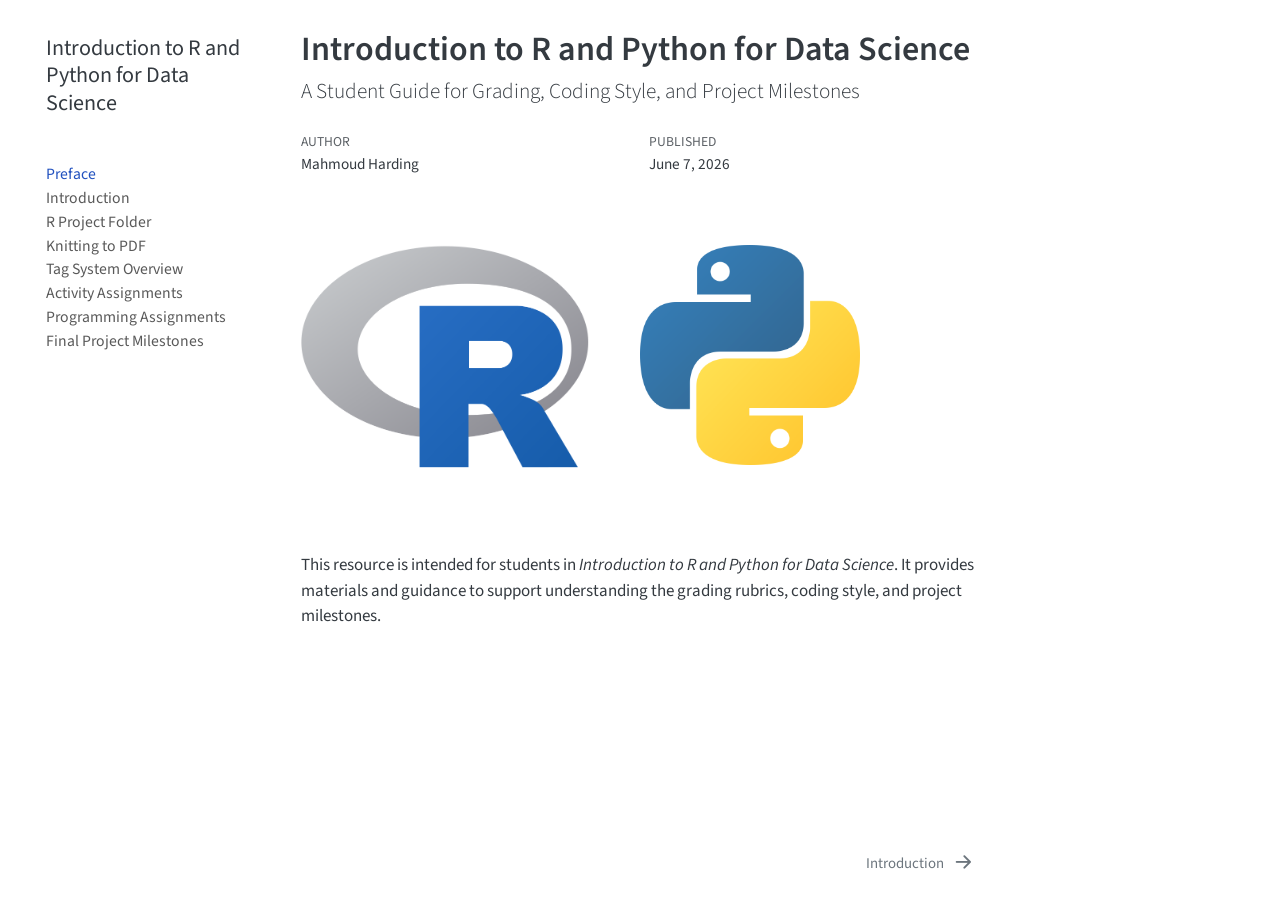
==== docs/index.html @ 4220cda1 "Initial commit" ====
<!DOCTYPE html>
<html xmlns="http://www.w3.org/1999/xhtml" lang="en" xml:lang="en"><head>

<meta charset="utf-8">
<meta name="generator" content="quarto-1.6.42">

<meta name="viewport" content="width=device-width, initial-scale=1.0, user-scalable=yes">

<meta name="author" content="Mahmoud Harding">
<meta name="dcterms.date" content="2026-06-07">

<title>Introduction to R and Python for Data Science</title>
<style>
code{white-space: pre-wrap;}
span.smallcaps{font-variant: small-caps;}
div.columns{display: flex; gap: min(4vw, 1.5em);}
div.column{flex: auto; overflow-x: auto;}
div.hanging-indent{margin-left: 1.5em; text-indent: -1.5em;}
ul.task-list{list-style: none;}
ul.task-list li input[type="checkbox"] {
  width: 0.8em;
  margin: 0 0.8em 0.2em -1em; /* quarto-specific, see https://github.com/quarto-dev/quarto-cli/issues/4556 */ 
  vertical-align: middle;
}
</style>


<script src="site_libs/quarto-nav/quarto-nav.js"></script>
<script src="site_libs/quarto-nav/headroom.min.js"></script>
<script src="site_libs/clipboard/clipboard.min.js"></script>
<script src="site_libs/quarto-search/autocomplete.umd.js"></script>
<script src="site_libs/quarto-search/fuse.min.js"></script>
<script src="site_libs/quarto-search/quarto-search.js"></script>
<meta name="quarto:offset" content="./">
<link href="./intro.html" rel="next">
<script src="site_libs/quarto-html/quarto.js"></script>
<script src="site_libs/quarto-html/popper.min.js"></script>
<script src="site_libs/quarto-html/tippy.umd.min.js"></script>
<script src="site_libs/quarto-html/anchor.min.js"></script>
<link href="site_libs/quarto-html/tippy.css" rel="stylesheet">
<link href="site_libs/quarto-html/quarto-syntax-highlighting-2f5df379a58b258e96c21c0638c20c03.css" rel="stylesheet" id="quarto-text-highlighting-styles">
<script src="site_libs/bootstrap/bootstrap.min.js"></script>
<link href="site_libs/bootstrap/bootstrap-icons.css" rel="stylesheet">
<link href="site_libs/bootstrap/bootstrap-626149efe8f5d16e1d391ba177679bf0.min.css" rel="stylesheet" append-hash="true" id="quarto-bootstrap" data-mode="light">
<script id="quarto-search-options" type="application/json">{
  "location": "sidebar",
  "copy-button": false,
  "collapse-after": 3,
  "panel-placement": "start",
  "type": "textbox",
  "limit": 50,
  "keyboard-shortcut": [
    "f",
    "/",
    "s"
  ],
  "show-item-context": false,
  "language": {
    "search-no-results-text": "No results",
    "search-matching-documents-text": "matching documents",
    "search-copy-link-title": "Copy link to search",
    "search-hide-matches-text": "Hide additional matches",
    "search-more-match-text": "more match in this document",
    "search-more-matches-text": "more matches in this document",
    "search-clear-button-title": "Clear",
    "search-text-placeholder": "",
    "search-detached-cancel-button-title": "Cancel",
    "search-submit-button-title": "Submit",
    "search-label": "Search"
  }
}</script>


<link rel="stylesheet" href="styles.css">
</head>

<body class="nav-sidebar floating">

<div id="quarto-search-results"></div>
  <header id="quarto-header" class="headroom fixed-top">
  <nav class="quarto-secondary-nav">
    <div class="container-fluid d-flex">
      <button type="button" class="quarto-btn-toggle btn" data-bs-toggle="collapse" role="button" data-bs-target=".quarto-sidebar-collapse-item" aria-controls="quarto-sidebar" aria-expanded="false" aria-label="Toggle sidebar navigation" onclick="if (window.quartoToggleHeadroom) { window.quartoToggleHeadroom(); }">
        <i class="bi bi-layout-text-sidebar-reverse"></i>
      </button>
        <nav class="quarto-page-breadcrumbs" aria-label="breadcrumb"><ol class="breadcrumb"><li class="breadcrumb-item"><a href="./index.html"><span class="chapter-title">Preface</span></a></li></ol></nav>
        <a class="flex-grow-1" role="navigation" data-bs-toggle="collapse" data-bs-target=".quarto-sidebar-collapse-item" aria-controls="quarto-sidebar" aria-expanded="false" aria-label="Toggle sidebar navigation" onclick="if (window.quartoToggleHeadroom) { window.quartoToggleHeadroom(); }">      
        </a>
      <button type="button" class="btn quarto-search-button" aria-label="Search" onclick="window.quartoOpenSearch();">
        <i class="bi bi-search"></i>
      </button>
    </div>
  </nav>
</header>
<!-- content -->
<div id="quarto-content" class="quarto-container page-columns page-rows-contents page-layout-article">
<!-- sidebar -->
  <nav id="quarto-sidebar" class="sidebar collapse collapse-horizontal quarto-sidebar-collapse-item sidebar-navigation floating overflow-auto">
    <div class="pt-lg-2 mt-2 text-left sidebar-header">
    <div class="sidebar-title mb-0 py-0">
      <a href="./">Introduction to R and Python for Data Science</a> 
    </div>
      </div>
        <div class="mt-2 flex-shrink-0 align-items-center">
        <div class="sidebar-search">
        <div id="quarto-search" class="" title="Search"></div>
        </div>
        </div>
    <div class="sidebar-menu-container"> 
    <ul class="list-unstyled mt-1">
        <li class="sidebar-item">
  <div class="sidebar-item-container"> 
  <a href="./index.html" class="sidebar-item-text sidebar-link active"><span class="chapter-title">Preface</span></a>
  </div>
</li>
        <li class="sidebar-item">
  <div class="sidebar-item-container"> 
  <a href="./intro.html" class="sidebar-item-text sidebar-link"><span class="chapter-title">Introduction</span></a>
  </div>
</li>
        <li class="sidebar-item">
  <div class="sidebar-item-container"> 
  <a href="./rproj.html" class="sidebar-item-text sidebar-link"><span class="chapter-title">R Project Folder</span></a>
  </div>
</li>
        <li class="sidebar-item">
  <div class="sidebar-item-container"> 
  <a href="./knitting.html" class="sidebar-item-text sidebar-link"><span class="chapter-title">Knitting to PDF</span></a>
  </div>
</li>
        <li class="sidebar-item">
  <div class="sidebar-item-container"> 
  <a href="./tags.html" class="sidebar-item-text sidebar-link"><span class="chapter-title">Tag System Overview</span></a>
  </div>
</li>
        <li class="sidebar-item">
  <div class="sidebar-item-container"> 
  <a href="./moodle.html" class="sidebar-item-text sidebar-link"><span class="chapter-title">Activity Assignments</span></a>
  </div>
</li>
        <li class="sidebar-item">
  <div class="sidebar-item-container"> 
  <a href="./programming.html" class="sidebar-item-text sidebar-link"><span class="chapter-title">Programming Assignments</span></a>
  </div>
</li>
        <li class="sidebar-item">
  <div class="sidebar-item-container"> 
  <a href="./milestones.html" class="sidebar-item-text sidebar-link"><span class="chapter-title">Final Project Milestones</span></a>
  </div>
</li>
    </ul>
    </div>
</nav>
<div id="quarto-sidebar-glass" class="quarto-sidebar-collapse-item" data-bs-toggle="collapse" data-bs-target=".quarto-sidebar-collapse-item"></div>
<!-- margin-sidebar -->
    <div id="quarto-margin-sidebar" class="sidebar margin-sidebar zindex-bottom">
        
    </div>
<!-- main -->
<main class="content" id="quarto-document-content">

<header id="title-block-header" class="quarto-title-block default">
<div class="quarto-title">
<h1 class="title">Introduction to R and Python for Data Science</h1>
<p class="subtitle lead">A Student Guide for Grading, Coding Style, and Project Milestones</p>
</div>



<div class="quarto-title-meta">

    <div>
    <div class="quarto-title-meta-heading">Author</div>
    <div class="quarto-title-meta-contents">
             <p>Mahmoud Harding </p>
          </div>
  </div>
    
    <div>
    <div class="quarto-title-meta-heading">Published</div>
    <div class="quarto-title-meta-contents">
      <p class="date">June 7, 2026</p>
    </div>
  </div>
  
    
  </div>
  


</header>


<div class="image-row">
<div class="columns">
<div class="column" style="width:50%;">
<p><img src="images/r-logo.png" class="img-fluid" style="width:85.0%"></p>
</div><div class="column" style="width:50%;">
<p><img src="images/python-logo.png" class="img-fluid" style="width:65.0%"></p>
</div>
</div>
</div>
<p>This resource is intended for students in <em>Introduction to R and Python for Data Science</em>. It provides materials and guidance to support understanding the grading rubrics, coding style, and project milestones.</p>



</main> <!-- /main -->
<script id="quarto-html-after-body" type="application/javascript">
window.document.addEventListener("DOMContentLoaded", function (event) {
  const toggleBodyColorMode = (bsSheetEl) => {
    const mode = bsSheetEl.getAttribute("data-mode");
    const bodyEl = window.document.querySelector("body");
    if (mode === "dark") {
      bodyEl.classList.add("quarto-dark");
      bodyEl.classList.remove("quarto-light");
    } else {
      bodyEl.classList.add("quarto-light");
      bodyEl.classList.remove("quarto-dark");
    }
  }
  const toggleBodyColorPrimary = () => {
    const bsSheetEl = window.document.querySelector("link#quarto-bootstrap");
    if (bsSheetEl) {
      toggleBodyColorMode(bsSheetEl);
    }
  }
  toggleBodyColorPrimary();  
  const icon = "";
  const anchorJS = new window.AnchorJS();
  anchorJS.options = {
    placement: 'right',
    icon: icon
  };
  anchorJS.add('.anchored');
  const isCodeAnnotation = (el) => {
    for (const clz of el.classList) {
      if (clz.startsWith('code-annotation-')) {                     
        return true;
      }
    }
    return false;
  }
  const onCopySuccess = function(e) {
    // button target
    const button = e.trigger;
    // don't keep focus
    button.blur();
    // flash "checked"
    button.classList.add('code-copy-button-checked');
    var currentTitle = button.getAttribute("title");
    button.setAttribute("title", "Copied!");
    let tooltip;
    if (window.bootstrap) {
      button.setAttribute("data-bs-toggle", "tooltip");
      button.setAttribute("data-bs-placement", "left");
      button.setAttribute("data-bs-title", "Copied!");
      tooltip = new bootstrap.Tooltip(button, 
        { trigger: "manual", 
          customClass: "code-copy-button-tooltip",
          offset: [0, -8]});
      tooltip.show();    
    }
    setTimeout(function() {
      if (tooltip) {
        tooltip.hide();
        button.removeAttribute("data-bs-title");
        button.removeAttribute("data-bs-toggle");
        button.removeAttribute("data-bs-placement");
      }
      button.setAttribute("title", currentTitle);
      button.classList.remove('code-copy-button-checked');
    }, 1000);
    // clear code selection
    e.clearSelection();
  }
  const getTextToCopy = function(trigger) {
      const codeEl = trigger.previousElementSibling.cloneNode(true);
      for (const childEl of codeEl.children) {
        if (isCodeAnnotation(childEl)) {
          childEl.remove();
        }
      }
      return codeEl.innerText;
  }
  const clipboard = new window.ClipboardJS('.code-copy-button:not([data-in-quarto-modal])', {
    text: getTextToCopy
  });
  clipboard.on('success', onCopySuccess);
  if (window.document.getElementById('quarto-embedded-source-code-modal')) {
    const clipboardModal = new window.ClipboardJS('.code-copy-button[data-in-quarto-modal]', {
      text: getTextToCopy,
      container: window.document.getElementById('quarto-embedded-source-code-modal')
    });
    clipboardModal.on('success', onCopySuccess);
  }
    var localhostRegex = new RegExp(/^(?:http|https):\/\/localhost\:?[0-9]*\//);
    var mailtoRegex = new RegExp(/^mailto:/);
      var filterRegex = new RegExp('/' + window.location.host + '/');
    var isInternal = (href) => {
        return filterRegex.test(href) || localhostRegex.test(href) || mailtoRegex.test(href);
    }
    // Inspect non-navigation links and adorn them if external
 	var links = window.document.querySelectorAll('a[href]:not(.nav-link):not(.navbar-brand):not(.toc-action):not(.sidebar-link):not(.sidebar-item-toggle):not(.pagination-link):not(.no-external):not([aria-hidden]):not(.dropdown-item):not(.quarto-navigation-tool):not(.about-link)');
    for (var i=0; i<links.length; i++) {
      const link = links[i];
      if (!isInternal(link.href)) {
        // undo the damage that might have been done by quarto-nav.js in the case of
        // links that we want to consider external
        if (link.dataset.originalHref !== undefined) {
          link.href = link.dataset.originalHref;
        }
      }
    }
  function tippyHover(el, contentFn, onTriggerFn, onUntriggerFn) {
    const config = {
      allowHTML: true,
      maxWidth: 500,
      delay: 100,
      arrow: false,
      appendTo: function(el) {
          return el.parentElement;
      },
      interactive: true,
      interactiveBorder: 10,
      theme: 'quarto',
      placement: 'bottom-start',
    };
    if (contentFn) {
      config.content = contentFn;
    }
    if (onTriggerFn) {
      config.onTrigger = onTriggerFn;
    }
    if (onUntriggerFn) {
      config.onUntrigger = onUntriggerFn;
    }
    window.tippy(el, config); 
  }
  const noterefs = window.document.querySelectorAll('a[role="doc-noteref"]');
  for (var i=0; i<noterefs.length; i++) {
    const ref = noterefs[i];
    tippyHover(ref, function() {
      // use id or data attribute instead here
      let href = ref.getAttribute('data-footnote-href') || ref.getAttribute('href');
      try { href = new URL(href).hash; } catch {}
      const id = href.replace(/^#\/?/, "");
      const note = window.document.getElementById(id);
      if (note) {
        return note.innerHTML;
      } else {
        return "";
      }
    });
  }
  const xrefs = window.document.querySelectorAll('a.quarto-xref');
  const processXRef = (id, note) => {
    // Strip column container classes
    const stripColumnClz = (el) => {
      el.classList.remove("page-full", "page-columns");
      if (el.children) {
        for (const child of el.children) {
          stripColumnClz(child);
        }
      }
    }
    stripColumnClz(note)
    if (id === null || id.startsWith('sec-')) {
      // Special case sections, only their first couple elements
      const container = document.createElement("div");
      if (note.children && note.children.length > 2) {
        container.appendChild(note.children[0].cloneNode(true));
        for (let i = 1; i < note.children.length; i++) {
          const child = note.children[i];
          if (child.tagName === "P" && child.innerText === "") {
            continue;
          } else {
            container.appendChild(child.cloneNode(true));
            break;
          }
        }
        if (window.Quarto?.typesetMath) {
          window.Quarto.typesetMath(container);
        }
        return container.innerHTML
      } else {
        if (window.Quarto?.typesetMath) {
          window.Quarto.typesetMath(note);
        }
        return note.innerHTML;
      }
    } else {
      // Remove any anchor links if they are present
      const anchorLink = note.querySelector('a.anchorjs-link');
      if (anchorLink) {
        anchorLink.remove();
      }
      if (window.Quarto?.typesetMath) {
        window.Quarto.typesetMath(note);
      }
      if (note.classList.contains("callout")) {
        return note.outerHTML;
      } else {
        return note.innerHTML;
      }
    }
  }
  for (var i=0; i<xrefs.length; i++) {
    const xref = xrefs[i];
    tippyHover(xref, undefined, function(instance) {
      instance.disable();
      let url = xref.getAttribute('href');
      let hash = undefined; 
      if (url.startsWith('#')) {
        hash = url;
      } else {
        try { hash = new URL(url).hash; } catch {}
      }
      if (hash) {
        const id = hash.replace(/^#\/?/, "");
        const note = window.document.getElementById(id);
        if (note !== null) {
          try {
            const html = processXRef(id, note.cloneNode(true));
            instance.setContent(html);
          } finally {
            instance.enable();
            instance.show();
          }
        } else {
          // See if we can fetch this
          fetch(url.split('#')[0])
          .then(res => res.text())
          .then(html => {
            const parser = new DOMParser();
            const htmlDoc = parser.parseFromString(html, "text/html");
            const note = htmlDoc.getElementById(id);
            if (note !== null) {
              const html = processXRef(id, note);
              instance.setContent(html);
            } 
          }).finally(() => {
            instance.enable();
            instance.show();
          });
        }
      } else {
        // See if we can fetch a full url (with no hash to target)
        // This is a special case and we should probably do some content thinning / targeting
        fetch(url)
        .then(res => res.text())
        .then(html => {
          const parser = new DOMParser();
          const htmlDoc = parser.parseFromString(html, "text/html");
          const note = htmlDoc.querySelector('main.content');
          if (note !== null) {
            // This should only happen for chapter cross references
            // (since there is no id in the URL)
            // remove the first header
            if (note.children.length > 0 && note.children[0].tagName === "HEADER") {
              note.children[0].remove();
            }
            const html = processXRef(null, note);
            instance.setContent(html);
          } 
        }).finally(() => {
          instance.enable();
          instance.show();
        });
      }
    }, function(instance) {
    });
  }
      let selectedAnnoteEl;
      const selectorForAnnotation = ( cell, annotation) => {
        let cellAttr = 'data-code-cell="' + cell + '"';
        let lineAttr = 'data-code-annotation="' +  annotation + '"';
        const selector = 'span[' + cellAttr + '][' + lineAttr + ']';
        return selector;
      }
      const selectCodeLines = (annoteEl) => {
        const doc = window.document;
        const targetCell = annoteEl.getAttribute("data-target-cell");
        const targetAnnotation = annoteEl.getAttribute("data-target-annotation");
        const annoteSpan = window.document.querySelector(selectorForAnnotation(targetCell, targetAnnotation));
        const lines = annoteSpan.getAttribute("data-code-lines").split(",");
        const lineIds = lines.map((line) => {
          return targetCell + "-" + line;
        })
        let top = null;
        let height = null;
        let parent = null;
        if (lineIds.length > 0) {
            //compute the position of the single el (top and bottom and make a div)
            const el = window.document.getElementById(lineIds[0]);
            top = el.offsetTop;
            height = el.offsetHeight;
            parent = el.parentElement.parentElement;
          if (lineIds.length > 1) {
            const lastEl = window.document.getElementById(lineIds[lineIds.length - 1]);
            const bottom = lastEl.offsetTop + lastEl.offsetHeight;
            height = bottom - top;
          }
          if (top !== null && height !== null && parent !== null) {
            // cook up a div (if necessary) and position it 
            let div = window.document.getElementById("code-annotation-line-highlight");
            if (div === null) {
              div = window.document.createElement("div");
              div.setAttribute("id", "code-annotation-line-highlight");
              div.style.position = 'absolute';
              parent.appendChild(div);
            }
            div.style.top = top - 2 + "px";
            div.style.height = height + 4 + "px";
            div.style.left = 0;
            let gutterDiv = window.document.getElementById("code-annotation-line-highlight-gutter");
            if (gutterDiv === null) {
              gutterDiv = window.document.createElement("div");
              gutterDiv.setAttribute("id", "code-annotation-line-highlight-gutter");
              gutterDiv.style.position = 'absolute';
              const codeCell = window.document.getElementById(targetCell);
              const gutter = codeCell.querySelector('.code-annotation-gutter');
              gutter.appendChild(gutterDiv);
            }
            gutterDiv.style.top = top - 2 + "px";
            gutterDiv.style.height = height + 4 + "px";
          }
          selectedAnnoteEl = annoteEl;
        }
      };
      const unselectCodeLines = () => {
        const elementsIds = ["code-annotation-line-highlight", "code-annotation-line-highlight-gutter"];
        elementsIds.forEach((elId) => {
          const div = window.document.getElementById(elId);
          if (div) {
            div.remove();
          }
        });
        selectedAnnoteEl = undefined;
      };
        // Handle positioning of the toggle
    window.addEventListener(
      "resize",
      throttle(() => {
        elRect = undefined;
        if (selectedAnnoteEl) {
          selectCodeLines(selectedAnnoteEl);
        }
      }, 10)
    );
    function throttle(fn, ms) {
    let throttle = false;
    let timer;
      return (...args) => {
        if(!throttle) { // first call gets through
            fn.apply(this, args);
            throttle = true;
        } else { // all the others get throttled
            if(timer) clearTimeout(timer); // cancel #2
            timer = setTimeout(() => {
              fn.apply(this, args);
              timer = throttle = false;
            }, ms);
        }
      };
    }
      // Attach click handler to the DT
      const annoteDls = window.document.querySelectorAll('dt[data-target-cell]');
      for (const annoteDlNode of annoteDls) {
        annoteDlNode.addEventListener('click', (event) => {
          const clickedEl = event.target;
          if (clickedEl !== selectedAnnoteEl) {
            unselectCodeLines();
            const activeEl = window.document.querySelector('dt[data-target-cell].code-annotation-active');
            if (activeEl) {
              activeEl.classList.remove('code-annotation-active');
            }
            selectCodeLines(clickedEl);
            clickedEl.classList.add('code-annotation-active');
          } else {
            // Unselect the line
            unselectCodeLines();
            clickedEl.classList.remove('code-annotation-active');
          }
        });
      }
  const findCites = (el) => {
    const parentEl = el.parentElement;
    if (parentEl) {
      const cites = parentEl.dataset.cites;
      if (cites) {
        return {
          el,
          cites: cites.split(' ')
        };
      } else {
        return findCites(el.parentElement)
      }
    } else {
      return undefined;
    }
  };
  var bibliorefs = window.document.querySelectorAll('a[role="doc-biblioref"]');
  for (var i=0; i<bibliorefs.length; i++) {
    const ref = bibliorefs[i];
    const citeInfo = findCites(ref);
    if (citeInfo) {
      tippyHover(citeInfo.el, function() {
        var popup = window.document.createElement('div');
        citeInfo.cites.forEach(function(cite) {
          var citeDiv = window.document.createElement('div');
          citeDiv.classList.add('hanging-indent');
          citeDiv.classList.add('csl-entry');
          var biblioDiv = window.document.getElementById('ref-' + cite);
          if (biblioDiv) {
            citeDiv.innerHTML = biblioDiv.innerHTML;
          }
          popup.appendChild(citeDiv);
        });
        return popup.innerHTML;
      });
    }
  }
});
</script>
<nav class="page-navigation">
  <div class="nav-page nav-page-previous">
  </div>
  <div class="nav-page nav-page-next">
      <a href="./intro.html" class="pagination-link" aria-label="Introduction">
        <span class="nav-page-text"><span class="chapter-title">Introduction</span></span> <i class="bi bi-arrow-right-short"></i>
      </a>
  </div>
</nav>
</div> <!-- /content -->




</body></html>
---- docs/site_libs/quarto-html/tippy.css ----
.tippy-box[data-animation=fade][data-state=hidden]{opacity:0}[data-tippy-root]{max-width:calc(100vw - 10px)}.tippy-box{position:relative;background-color:#333;color:#fff;border-radius:4px;font-size:14px;line-height:1.4;white-space:normal;outline:0;transition-property:transform,visibility,opacity}.tippy-box[data-placement^=top]>.tippy-arrow{bottom:0}.tippy-box[data-placement^=top]>.tippy-arrow:before{bottom:-7px;left:0;border-width:8px 8px 0;border-top-color:initial;transform-origin:center top}.tippy-box[data-placement^=bottom]>.tippy-arrow{top:0}.tippy-box[data-placement^=bottom]>.tippy-arrow:before{top:-7px;left:0;border-width:0 8px 8px;border-bottom-color:initial;transform-origin:center bottom}.tippy-box[data-placement^=left]>.tippy-arrow{right:0}.tippy-box[data-placement^=left]>.tippy-arrow:before{border-width:8px 0 8px 8px;border-left-color:initial;right:-7px;transform-origin:center left}.tippy-box[data-placement^=right]>.tippy-arrow{left:0}.tippy-box[data-placement^=right]>.tippy-arrow:before{left:-7px;border-width:8px 8px 8px 0;border-right-color:initial;transform-origin:center right}.tippy-box[data-inertia][data-state=visible]{transition-timing-function:cubic-bezier(.54,1.5,.38,1.11)}.tippy-arrow{width:16px;height:16px;color:#333}.tippy-arrow:before{content:"";position:absolute;border-color:transparent;border-style:solid}.tippy-content{position:relative;padding:5px 9px;z-index:1}
---- docs/site_libs/quarto-html/quarto-syntax-highlighting-2f5df379a58b258e96c21c0638c20c03.css ----
/* quarto syntax highlight colors */
:root {
  --quarto-hl-ot-color: #003B4F;
  --quarto-hl-at-color: #657422;
  --quarto-hl-ss-color: #20794D;
  --quarto-hl-an-color: #5E5E5E;
  --quarto-hl-fu-color: #4758AB;
  --quarto-hl-st-color: #20794D;
  --quarto-hl-cf-color: #003B4F;
  --quarto-hl-op-color: #5E5E5E;
  --quarto-hl-er-color: #AD0000;
  --quarto-hl-bn-color: #AD0000;
  --quarto-hl-al-color: #AD0000;
  --quarto-hl-va-color: #111111;
  --quarto-hl-bu-color: inherit;
  --quarto-hl-ex-color: inherit;
  --quarto-hl-pp-color: #AD0000;
  --quarto-hl-in-color: #5E5E5E;
  --quarto-hl-vs-color: #20794D;
  --quarto-hl-wa-color: #5E5E5E;
  --quarto-hl-do-color: #5E5E5E;
  --quarto-hl-im-color: #00769E;
  --quarto-hl-ch-color: #20794D;
  --quarto-hl-dt-color: #AD0000;
  --quarto-hl-fl-color: #AD0000;
  --quarto-hl-co-color: #5E5E5E;
  --quarto-hl-cv-color: #5E5E5E;
  --quarto-hl-cn-color: #8f5902;
  --quarto-hl-sc-color: #5E5E5E;
  --quarto-hl-dv-color: #AD0000;
  --quarto-hl-kw-color: #003B4F;
}

/* other quarto variables */
:root {
  --quarto-font-monospace: SFMono-Regular, Menlo, Monaco, Consolas, "Liberation Mono", "Courier New", monospace;
}

pre > code.sourceCode > span {
  color: #003B4F;
}

code span {
  color: #003B4F;
}

code.sourceCode > span {
  color: #003B4F;
}

div.sourceCode,
div.sourceCode pre.sourceCode {
  color: #003B4F;
}

code span.ot {
  color: #003B4F;
  font-style: inherit;
}

code span.at {
  color: #657422;
  font-style: inherit;
}

code span.ss {
  color: #20794D;
  font-style: inherit;
}

code span.an {
  color: #5E5E5E;
  font-style: inherit;
}

code span.fu {
  color: #4758AB;
  font-style: inherit;
}

code span.st {
  color: #20794D;
  font-style: inherit;
}

code span.cf {
  color: #003B4F;
  font-weight: bold;
  font-style: inherit;
}

code span.op {
  color: #5E5E5E;
  font-style: inherit;
}

code span.er {
  color: #AD0000;
  font-style: inherit;
}

code span.bn {
  color: #AD0000;
  font-style: inherit;
}

code span.al {
  color: #AD0000;
  font-style: inherit;
}

code span.va {
  color: #111111;
  font-style: inherit;
}

code span.bu {
  font-style: inherit;
}

code span.ex {
  font-style: inherit;
}

code span.pp {
  color: #AD0000;
  font-style: inherit;
}

code span.in {
  color: #5E5E5E;
  font-style: inherit;
}

code span.vs {
  color: #20794D;
  font-style: inherit;
}

code span.wa {
  color: #5E5E5E;
  font-style: italic;
}

code span.do {
  color: #5E5E5E;
  font-style: italic;
}

code span.im {
  color: #00769E;
  font-style: inherit;
}

code span.ch {
  color: #20794D;
  font-style: inherit;
}

code span.dt {
  color: #AD0000;
  font-style: inherit;
}

code span.fl {
  color: #AD0000;
  font-style: inherit;
}

code span.co {
  color: #5E5E5E;
  font-style: inherit;
}

code span.cv {
  color: #5E5E5E;
  font-style: italic;
}

code span.cn {
  color: #8f5902;
  font-style: inherit;
}

code span.sc {
  color: #5E5E5E;
  font-style: inherit;
}

code span.dv {
  color: #AD0000;
  font-style: inherit;
}

code span.kw {
  color: #003B4F;
  font-weight: bold;
  font-style: inherit;
}

.prevent-inlining {
  content: "</";
}

/*# sourceMappingURL=35eb38a806ee71ea6d2563be2308c832.css.map */
---- docs/styles.css ----
/* Shared styling for bibliography entries */

.csl-entry {
  margin-bottom: 0.75rem;
}

/* Shared styling for images */

.image-row {
  margin-top: 4rem;
  margin-bottom: 4rem;
}

/* Shared styling for code */

pre code {
  white-space: pre-wrap;
  word-break: break-word;
}

/* Shared styling for all rubric tables */

.custom-table {
  width: 100%;
  table-layout: fixed;
  border-collapse: collapse;
  margin-bottom: 2rem;
}

.custom-table thead {
  background-color: #eeeeee;
}

.custom-table th,
.custom-table td {
  padding: 0.5rem;
  text-align: left;
  vertical-align: top;
  overflow-wrap: break-word;
}

h5 {
  margin-top: 1rem;
  margin-bottom: 0.5rem;
}
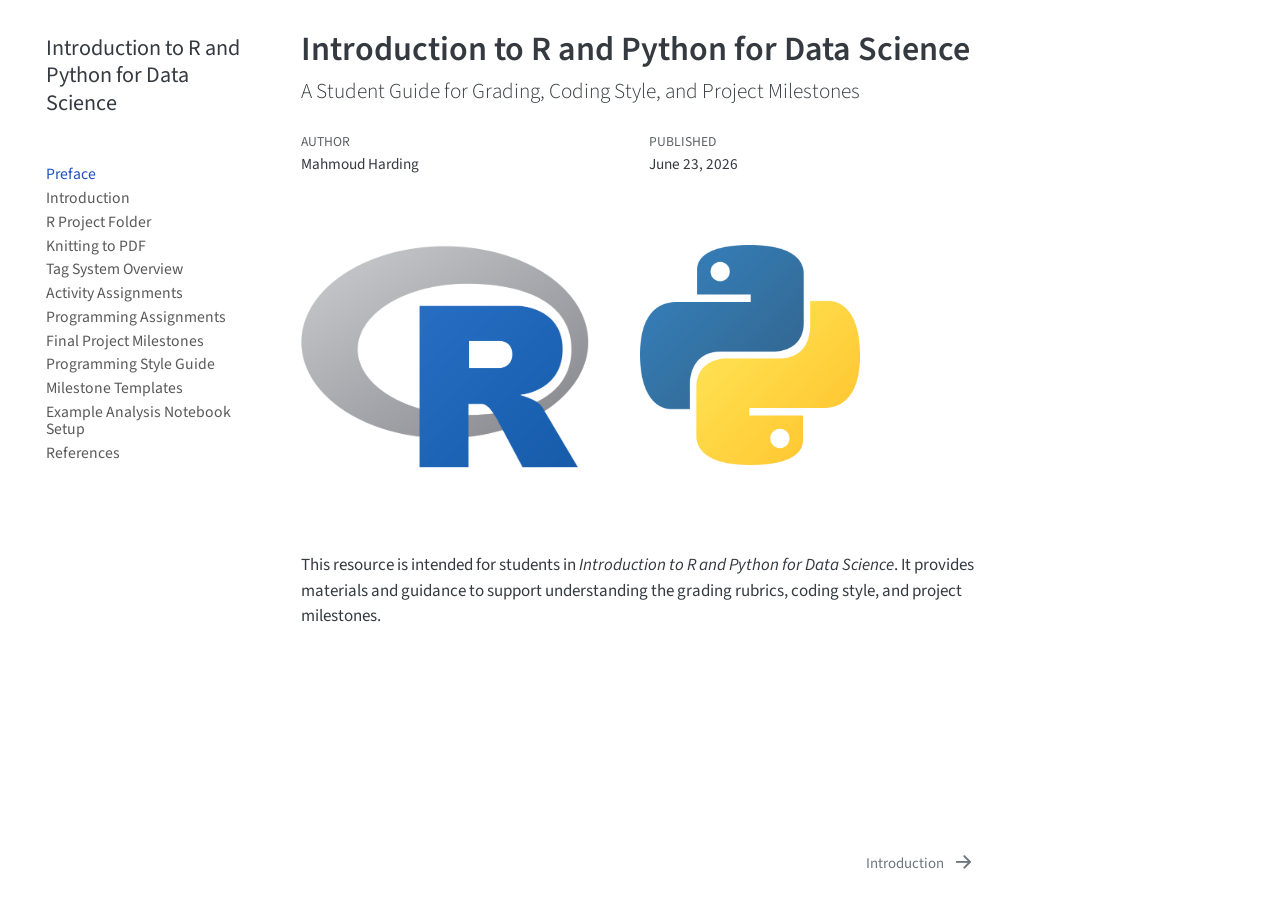
==== commit 2b45df55: "Update Templates" ====
--- a/docs/index.html
+++ b/docs/index.html
@@ -7,7 +7,7 @@
 <meta name="viewport" content="width=device-width, initial-scale=1.0, user-scalable=yes">
 
 <meta name="author" content="Mahmoud Harding">
-<meta name="dcterms.date" content="2026-06-07">
+<meta name="dcterms.date" content="2026-06-23">
 
 <title>Introduction to R and Python for Data Science</title>
 <style>
@@ -148,6 +148,26 @@
   <a href="./milestones.html" class="sidebar-item-text sidebar-link"><span class="chapter-title">Final Project Milestones</span></a>
   </div>
 </li>
+        <li class="sidebar-item">
+  <div class="sidebar-item-container"> 
+  <a href="./coding_style.html" class="sidebar-item-text sidebar-link"><span class="chapter-title">Programming Style Guide</span></a>
+  </div>
+</li>
+        <li class="sidebar-item">
+  <div class="sidebar-item-container"> 
+  <a href="./templates.html" class="sidebar-item-text sidebar-link"><span class="chapter-title">Milestone Templates</span></a>
+  </div>
+</li>
+        <li class="sidebar-item">
+  <div class="sidebar-item-container"> 
+  <a href="./example_apn.html" class="sidebar-item-text sidebar-link"><span class="chapter-title">Example Analysis Notebook Setup</span></a>
+  </div>
+</li>
+        <li class="sidebar-item">
+  <div class="sidebar-item-container"> 
+  <a href="./references.html" class="sidebar-item-text sidebar-link"><span class="chapter-title">References</span></a>
+  </div>
+</li>
     </ul>
     </div>
 </nav>
@@ -179,7 +199,7 @@
     <div>
     <div class="quarto-title-meta-heading">Published</div>
     <div class="quarto-title-meta-contents">
-      <p class="date">June 7, 2026</p>
+      <p class="date">June 23, 2026</p>
     </div>
   </div>
   
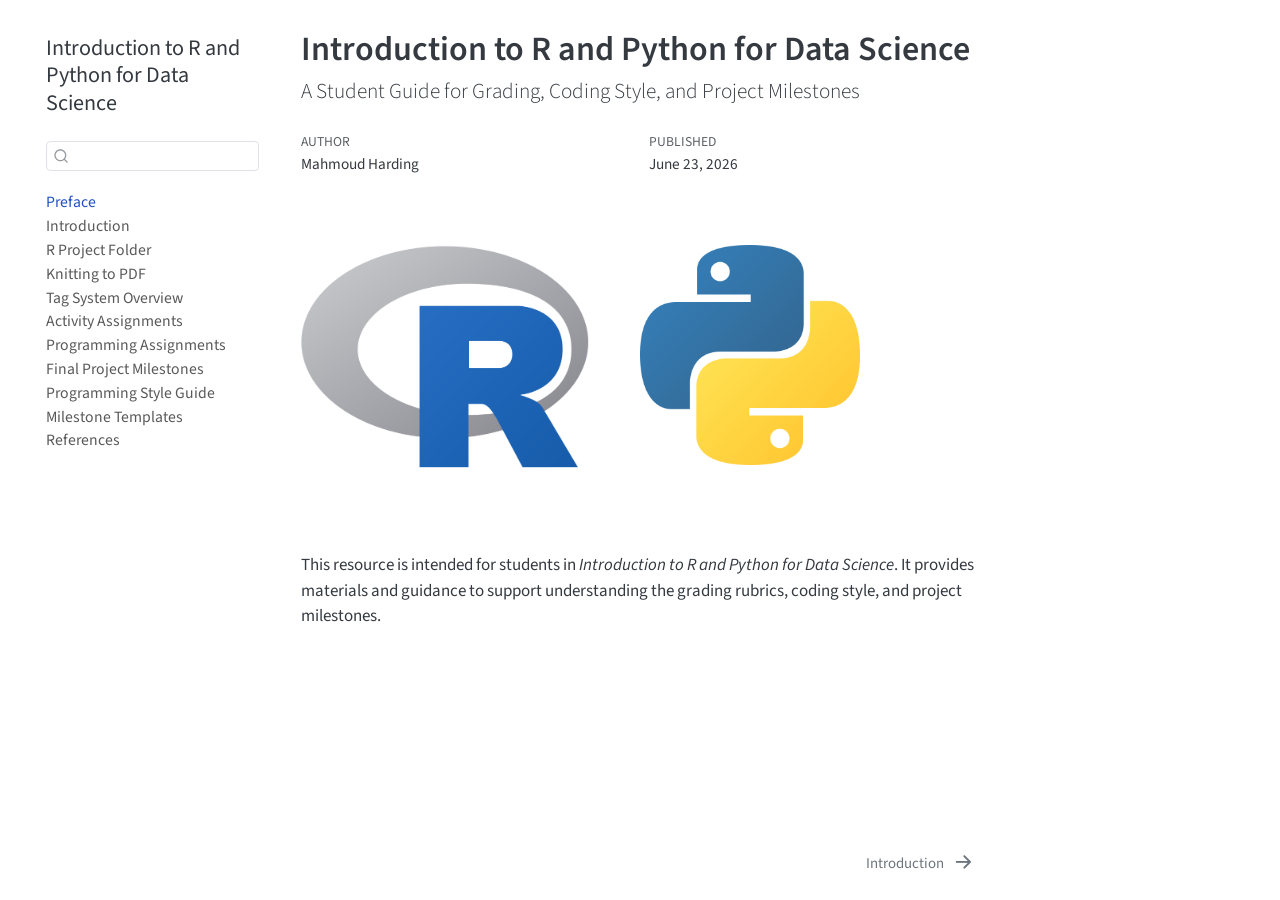
==== commit 23e20f8b: "Update templates" ====
--- a/docs/index.html
+++ b/docs/index.html
@@ -2,7 +2,7 @@
 <html xmlns="http://www.w3.org/1999/xhtml" lang="en" xml:lang="en"><head>
 
 <meta charset="utf-8">
-<meta name="generator" content="quarto-1.6.42">
+<meta name="generator" content="quarto-1.9.38">
 
 <meta name="viewport" content="width=device-width, initial-scale=1.0, user-scalable=yes">
 
@@ -11,6 +11,9 @@
 
 <title>Introduction to R and Python for Data Science</title>
 <style>
+/* Default styles provided by pandoc.
+** See https://pandoc.org/MANUAL.html#variables-for-html for config info.
+*/
 code{white-space: pre-wrap;}
 span.smallcaps{font-variant: small-caps;}
 div.columns{display: flex; gap: min(4vw, 1.5em);}
@@ -33,15 +36,16 @@
 <script src="site_libs/quarto-search/quarto-search.js"></script>
 <meta name="quarto:offset" content="./">
 <link href="./intro.html" rel="next">
-<script src="site_libs/quarto-html/quarto.js"></script>
+<script src="site_libs/quarto-html/quarto.js" type="module"></script>
+<script src="site_libs/quarto-html/tabsets/tabsets.js" type="module"></script>
 <script src="site_libs/quarto-html/popper.min.js"></script>
 <script src="site_libs/quarto-html/tippy.umd.min.js"></script>
 <script src="site_libs/quarto-html/anchor.min.js"></script>
 <link href="site_libs/quarto-html/tippy.css" rel="stylesheet">
-<link href="site_libs/quarto-html/quarto-syntax-highlighting-2f5df379a58b258e96c21c0638c20c03.css" rel="stylesheet" id="quarto-text-highlighting-styles">
+<link href="site_libs/quarto-html/quarto-syntax-highlighting-15634bcf2e68342d4ad2dfa704d543f6.css" rel="stylesheet" id="quarto-text-highlighting-styles">
 <script src="site_libs/bootstrap/bootstrap.min.js"></script>
 <link href="site_libs/bootstrap/bootstrap-icons.css" rel="stylesheet">
-<link href="site_libs/bootstrap/bootstrap-626149efe8f5d16e1d391ba177679bf0.min.css" rel="stylesheet" append-hash="true" id="quarto-bootstrap" data-mode="light">
+<link href="site_libs/bootstrap/bootstrap-5ccb035bea26c1e21f80f44cf7c27909.min.css" rel="stylesheet" append-hash="true" id="quarto-bootstrap" data-mode="light">
 <script id="quarto-search-options" type="application/json">{
   "location": "sidebar",
   "copy-button": false,
@@ -74,7 +78,7 @@
 <link rel="stylesheet" href="styles.css">
 </head>
 
-<body class="nav-sidebar floating">
+<body class="nav-sidebar floating quarto-light">
 
 <div id="quarto-search-results"></div>
   <header id="quarto-header" class="headroom fixed-top">
@@ -160,11 +164,6 @@
 </li>
         <li class="sidebar-item">
   <div class="sidebar-item-container"> 
-  <a href="./example_apn.html" class="sidebar-item-text sidebar-link"><span class="chapter-title">Example Analysis Notebook Setup</span></a>
-  </div>
-</li>
-        <li class="sidebar-item">
-  <div class="sidebar-item-container"> 
   <a href="./references.html" class="sidebar-item-text sidebar-link"><span class="chapter-title">References</span></a>
   </div>
 </li>
@@ -226,236 +225,243 @@
 
 </main> <!-- /main -->
 <script id="quarto-html-after-body" type="application/javascript">
-window.document.addEventListener("DOMContentLoaded", function (event) {
-  const toggleBodyColorMode = (bsSheetEl) => {
-    const mode = bsSheetEl.getAttribute("data-mode");
-    const bodyEl = window.document.querySelector("body");
-    if (mode === "dark") {
-      bodyEl.classList.add("quarto-dark");
-      bodyEl.classList.remove("quarto-light");
-    } else {
-      bodyEl.classList.add("quarto-light");
-      bodyEl.classList.remove("quarto-dark");
-    }
-  }
-  const toggleBodyColorPrimary = () => {
-    const bsSheetEl = window.document.querySelector("link#quarto-bootstrap");
-    if (bsSheetEl) {
-      toggleBodyColorMode(bsSheetEl);
-    }
-  }
-  toggleBodyColorPrimary();  
-  const icon = "";
-  const anchorJS = new window.AnchorJS();
-  anchorJS.options = {
-    placement: 'right',
-    icon: icon
-  };
-  anchorJS.add('.anchored');
-  const isCodeAnnotation = (el) => {
-    for (const clz of el.classList) {
-      if (clz.startsWith('code-annotation-')) {                     
-        return true;
-      }
-    }
-    return false;
-  }
-  const onCopySuccess = function(e) {
-    // button target
-    const button = e.trigger;
-    // don't keep focus
-    button.blur();
-    // flash "checked"
-    button.classList.add('code-copy-button-checked');
-    var currentTitle = button.getAttribute("title");
-    button.setAttribute("title", "Copied!");
-    let tooltip;
-    if (window.bootstrap) {
-      button.setAttribute("data-bs-toggle", "tooltip");
-      button.setAttribute("data-bs-placement", "left");
-      button.setAttribute("data-bs-title", "Copied!");
-      tooltip = new bootstrap.Tooltip(button, 
-        { trigger: "manual", 
-          customClass: "code-copy-button-tooltip",
-          offset: [0, -8]});
-      tooltip.show();    
-    }
-    setTimeout(function() {
-      if (tooltip) {
-        tooltip.hide();
-        button.removeAttribute("data-bs-title");
-        button.removeAttribute("data-bs-toggle");
-        button.removeAttribute("data-bs-placement");
-      }
-      button.setAttribute("title", currentTitle);
-      button.classList.remove('code-copy-button-checked');
-    }, 1000);
-    // clear code selection
-    e.clearSelection();
-  }
-  const getTextToCopy = function(trigger) {
-      const codeEl = trigger.previousElementSibling.cloneNode(true);
+  window.document.addEventListener("DOMContentLoaded", function (event) {
+    const icon = "";
+    const anchorJS = new window.AnchorJS();
+    anchorJS.options = {
+      placement: 'right',
+      icon: icon
+    };
+    anchorJS.add('.anchored');
+    const isCodeAnnotation = (el) => {
+      for (const clz of el.classList) {
+        if (clz.startsWith('code-annotation-')) {                     
+          return true;
+        }
+      }
+      return false;
+    }
+    const onCopySuccess = function(e) {
+      // button target
+      const button = e.trigger;
+      // don't keep focus
+      button.blur();
+      // flash "checked"
+      button.classList.add('code-copy-button-checked');
+      var currentTitle = button.getAttribute("title");
+      button.setAttribute("title", "Copied!");
+      let tooltip;
+      if (window.bootstrap) {
+        button.setAttribute("data-bs-toggle", "tooltip");
+        button.setAttribute("data-bs-placement", "left");
+        button.setAttribute("data-bs-title", "Copied!");
+        tooltip = new bootstrap.Tooltip(button, 
+          { trigger: "manual", 
+            customClass: "code-copy-button-tooltip",
+            offset: [0, -8]});
+        tooltip.show();    
+      }
+      setTimeout(function() {
+        if (tooltip) {
+          tooltip.hide();
+          button.removeAttribute("data-bs-title");
+          button.removeAttribute("data-bs-toggle");
+          button.removeAttribute("data-bs-placement");
+        }
+        button.setAttribute("title", currentTitle);
+        button.classList.remove('code-copy-button-checked');
+      }, 1000);
+      // clear code selection
+      e.clearSelection();
+    }
+    const getTextToCopy = function(trigger) {
+      const outerScaffold = trigger.parentElement.cloneNode(true);
+      const codeEl = outerScaffold.querySelector('code');
       for (const childEl of codeEl.children) {
         if (isCodeAnnotation(childEl)) {
           childEl.remove();
         }
       }
       return codeEl.innerText;
-  }
-  const clipboard = new window.ClipboardJS('.code-copy-button:not([data-in-quarto-modal])', {
-    text: getTextToCopy
-  });
-  clipboard.on('success', onCopySuccess);
-  if (window.document.getElementById('quarto-embedded-source-code-modal')) {
-    const clipboardModal = new window.ClipboardJS('.code-copy-button[data-in-quarto-modal]', {
-      text: getTextToCopy,
-      container: window.document.getElementById('quarto-embedded-source-code-modal')
+    }
+    const clipboard = new window.ClipboardJS('.code-copy-button:not([data-in-quarto-modal])', {
+      text: getTextToCopy
     });
-    clipboardModal.on('success', onCopySuccess);
-  }
-    var localhostRegex = new RegExp(/^(?:http|https):\/\/localhost\:?[0-9]*\//);
-    var mailtoRegex = new RegExp(/^mailto:/);
-      var filterRegex = new RegExp('/' + window.location.host + '/');
-    var isInternal = (href) => {
-        return filterRegex.test(href) || localhostRegex.test(href) || mailtoRegex.test(href);
-    }
-    // Inspect non-navigation links and adorn them if external
- 	var links = window.document.querySelectorAll('a[href]:not(.nav-link):not(.navbar-brand):not(.toc-action):not(.sidebar-link):not(.sidebar-item-toggle):not(.pagination-link):not(.no-external):not([aria-hidden]):not(.dropdown-item):not(.quarto-navigation-tool):not(.about-link)');
-    for (var i=0; i<links.length; i++) {
-      const link = links[i];
-      if (!isInternal(link.href)) {
-        // undo the damage that might have been done by quarto-nav.js in the case of
-        // links that we want to consider external
-        if (link.dataset.originalHref !== undefined) {
-          link.href = link.dataset.originalHref;
-        }
-      }
-    }
-  function tippyHover(el, contentFn, onTriggerFn, onUntriggerFn) {
-    const config = {
-      allowHTML: true,
-      maxWidth: 500,
-      delay: 100,
-      arrow: false,
-      appendTo: function(el) {
-          return el.parentElement;
-      },
-      interactive: true,
-      interactiveBorder: 10,
-      theme: 'quarto',
-      placement: 'bottom-start',
-    };
-    if (contentFn) {
-      config.content = contentFn;
-    }
-    if (onTriggerFn) {
-      config.onTrigger = onTriggerFn;
-    }
-    if (onUntriggerFn) {
-      config.onUntrigger = onUntriggerFn;
-    }
-    window.tippy(el, config); 
-  }
-  const noterefs = window.document.querySelectorAll('a[role="doc-noteref"]');
-  for (var i=0; i<noterefs.length; i++) {
-    const ref = noterefs[i];
-    tippyHover(ref, function() {
-      // use id or data attribute instead here
-      let href = ref.getAttribute('data-footnote-href') || ref.getAttribute('href');
-      try { href = new URL(href).hash; } catch {}
-      const id = href.replace(/^#\/?/, "");
-      const note = window.document.getElementById(id);
-      if (note) {
-        return note.innerHTML;
+    clipboard.on('success', onCopySuccess);
+    if (window.document.getElementById('quarto-embedded-source-code-modal')) {
+      const clipboardModal = new window.ClipboardJS('.code-copy-button[data-in-quarto-modal]', {
+        text: getTextToCopy,
+        container: window.document.getElementById('quarto-embedded-source-code-modal')
+      });
+      clipboardModal.on('success', onCopySuccess);
+    }
+      var localhostRegex = new RegExp(/^(?:http|https):\/\/localhost\:?[0-9]*\//);
+      var mailtoRegex = new RegExp(/^mailto:/);
+        var filterRegex = new RegExp('/' + window.location.host + '/');
+      var isInternal = (href) => {
+          return filterRegex.test(href) || localhostRegex.test(href) || mailtoRegex.test(href);
+      }
+      // Inspect non-navigation links and adorn them if external
+     var links = window.document.querySelectorAll('a[href]:not(.nav-link):not(.navbar-brand):not(.toc-action):not(.sidebar-link):not(.sidebar-item-toggle):not(.pagination-link):not(.no-external):not([aria-hidden]):not(.dropdown-item):not(.quarto-navigation-tool):not(.about-link)');
+      for (var i=0; i<links.length; i++) {
+        const link = links[i];
+        if (!isInternal(link.href)) {
+          // undo the damage that might have been done by quarto-nav.js in the case of
+          // links that we want to consider external
+          if (link.dataset.originalHref !== undefined) {
+            link.href = link.dataset.originalHref;
+          }
+        }
+      }
+    function tippyHover(el, contentFn, onTriggerFn, onUntriggerFn) {
+      const config = {
+        allowHTML: true,
+        maxWidth: 500,
+        delay: 100,
+        arrow: false,
+        appendTo: function(el) {
+            return el.parentElement;
+        },
+        interactive: true,
+        interactiveBorder: 10,
+        theme: 'quarto',
+        placement: 'bottom-start',
+      };
+      if (contentFn) {
+        config.content = contentFn;
+      }
+      if (onTriggerFn) {
+        config.onTrigger = onTriggerFn;
+      }
+      if (onUntriggerFn) {
+        config.onUntrigger = onUntriggerFn;
+      }
+      window.tippy(el, config); 
+    }
+    const noterefs = window.document.querySelectorAll('a[role="doc-noteref"]');
+    for (var i=0; i<noterefs.length; i++) {
+      const ref = noterefs[i];
+      tippyHover(ref, function() {
+        // use id or data attribute instead here
+        let href = ref.getAttribute('data-footnote-href') || ref.getAttribute('href');
+        try { href = new URL(href).hash; } catch {}
+        const id = href.replace(/^#\/?/, "");
+        const note = window.document.getElementById(id);
+        if (note) {
+          return note.innerHTML;
+        } else {
+          return "";
+        }
+      });
+    }
+    const xrefs = window.document.querySelectorAll('a.quarto-xref');
+    const processXRef = (id, note) => {
+      // Strip column container classes
+      const stripColumnClz = (el) => {
+        el.classList.remove("page-full", "page-columns");
+        if (el.children) {
+          for (const child of el.children) {
+            stripColumnClz(child);
+          }
+        }
+      }
+      stripColumnClz(note)
+      if (id === null || id.startsWith('sec-')) {
+        // Special case sections, only their first couple elements
+        const container = document.createElement("div");
+        if (note.children && note.children.length > 2) {
+          container.appendChild(note.children[0].cloneNode(true));
+          for (let i = 1; i < note.children.length; i++) {
+            const child = note.children[i];
+            if (child.tagName === "P" && child.innerText === "") {
+              continue;
+            } else {
+              container.appendChild(child.cloneNode(true));
+              break;
+            }
+          }
+          if (window.Quarto?.typesetMath) {
+            window.Quarto.typesetMath(container);
+          }
+          return container.innerHTML
+        } else {
+          if (window.Quarto?.typesetMath) {
+            window.Quarto.typesetMath(note);
+          }
+          return note.innerHTML;
+        }
       } else {
-        return "";
-      }
-    });
-  }
-  const xrefs = window.document.querySelectorAll('a.quarto-xref');
-  const processXRef = (id, note) => {
-    // Strip column container classes
-    const stripColumnClz = (el) => {
-      el.classList.remove("page-full", "page-columns");
-      if (el.children) {
-        for (const child of el.children) {
-          stripColumnClz(child);
-        }
-      }
-    }
-    stripColumnClz(note)
-    if (id === null || id.startsWith('sec-')) {
-      // Special case sections, only their first couple elements
-      const container = document.createElement("div");
-      if (note.children && note.children.length > 2) {
-        container.appendChild(note.children[0].cloneNode(true));
-        for (let i = 1; i < note.children.length; i++) {
-          const child = note.children[i];
-          if (child.tagName === "P" && child.innerText === "") {
-            continue;
-          } else {
-            container.appendChild(child.cloneNode(true));
-            break;
-          }
-        }
-        if (window.Quarto?.typesetMath) {
-          window.Quarto.typesetMath(container);
-        }
-        return container.innerHTML
-      } else {
+        // Remove any anchor links if they are present
+        const anchorLink = note.querySelector('a.anchorjs-link');
+        if (anchorLink) {
+          anchorLink.remove();
+        }
         if (window.Quarto?.typesetMath) {
           window.Quarto.typesetMath(note);
         }
-        return note.innerHTML;
-      }
-    } else {
-      // Remove any anchor links if they are present
-      const anchorLink = note.querySelector('a.anchorjs-link');
-      if (anchorLink) {
-        anchorLink.remove();
-      }
-      if (window.Quarto?.typesetMath) {
-        window.Quarto.typesetMath(note);
-      }
-      if (note.classList.contains("callout")) {
-        return note.outerHTML;
-      } else {
-        return note.innerHTML;
-      }
-    }
-  }
-  for (var i=0; i<xrefs.length; i++) {
-    const xref = xrefs[i];
-    tippyHover(xref, undefined, function(instance) {
-      instance.disable();
-      let url = xref.getAttribute('href');
-      let hash = undefined; 
-      if (url.startsWith('#')) {
-        hash = url;
-      } else {
-        try { hash = new URL(url).hash; } catch {}
-      }
-      if (hash) {
-        const id = hash.replace(/^#\/?/, "");
-        const note = window.document.getElementById(id);
-        if (note !== null) {
-          try {
-            const html = processXRef(id, note.cloneNode(true));
-            instance.setContent(html);
-          } finally {
-            instance.enable();
-            instance.show();
-          }
+        if (note.classList.contains("callout")) {
+          return note.outerHTML;
         } else {
-          // See if we can fetch this
-          fetch(url.split('#')[0])
+          return note.innerHTML;
+        }
+      }
+    }
+    for (var i=0; i<xrefs.length; i++) {
+      const xref = xrefs[i];
+      tippyHover(xref, undefined, function(instance) {
+        instance.disable();
+        let url = xref.getAttribute('href');
+        let hash = undefined; 
+        if (url.startsWith('#')) {
+          hash = url;
+        } else {
+          try { hash = new URL(url).hash; } catch {}
+        }
+        if (hash) {
+          const id = hash.replace(/^#\/?/, "");
+          const note = window.document.getElementById(id);
+          if (note !== null) {
+            try {
+              const html = processXRef(id, note.cloneNode(true));
+              instance.setContent(html);
+            } finally {
+              instance.enable();
+              instance.show();
+            }
+          } else {
+            // See if we can fetch this
+            fetch(url.split('#')[0])
+            .then(res => res.text())
+            .then(html => {
+              const parser = new DOMParser();
+              const htmlDoc = parser.parseFromString(html, "text/html");
+              const note = htmlDoc.getElementById(id);
+              if (note !== null) {
+                const html = processXRef(id, note);
+                instance.setContent(html);
+              } 
+            }).finally(() => {
+              instance.enable();
+              instance.show();
+            });
+          }
+        } else {
+          // See if we can fetch a full url (with no hash to target)
+          // This is a special case and we should probably do some content thinning / targeting
+          fetch(url)
           .then(res => res.text())
           .then(html => {
             const parser = new DOMParser();
             const htmlDoc = parser.parseFromString(html, "text/html");
-            const note = htmlDoc.getElementById(id);
+            const note = htmlDoc.querySelector('main.content');
             if (note !== null) {
-              const html = processXRef(id, note);
+              // This should only happen for chapter cross references
+              // (since there is no id in the URL)
+              // remove the first header
+              if (note.children.length > 0 && note.children[0].tagName === "HEADER") {
+                note.children[0].remove();
+              }
+              const html = processXRef(null, note);
               instance.setContent(html);
             } 
           }).finally(() => {
@@ -463,185 +469,161 @@
             instance.show();
           });
         }
+      }, function(instance) {
+      });
+    }
+        let selectedAnnoteEl;
+        const selectorForAnnotation = ( cell, annotation) => {
+          let cellAttr = 'data-code-cell="' + cell + '"';
+          let lineAttr = 'data-code-annotation="' +  annotation + '"';
+          const selector = 'span[' + cellAttr + '][' + lineAttr + ']';
+          return selector;
+        }
+        const selectCodeLines = (annoteEl) => {
+          const doc = window.document;
+          const targetCell = annoteEl.getAttribute("data-target-cell");
+          const targetAnnotation = annoteEl.getAttribute("data-target-annotation");
+          const annoteSpan = window.document.querySelector(selectorForAnnotation(targetCell, targetAnnotation));
+          const lines = annoteSpan.getAttribute("data-code-lines").split(",");
+          const lineIds = lines.map((line) => {
+            return targetCell + "-" + line;
+          })
+          let top = null;
+          let height = null;
+          let parent = null;
+          if (lineIds.length > 0) {
+              //compute the position of the single el (top and bottom and make a div)
+              const el = window.document.getElementById(lineIds[0]);
+              top = el.offsetTop;
+              height = el.offsetHeight;
+              parent = el.parentElement.parentElement;
+            if (lineIds.length > 1) {
+              const lastEl = window.document.getElementById(lineIds[lineIds.length - 1]);
+              const bottom = lastEl.offsetTop + lastEl.offsetHeight;
+              height = bottom - top;
+            }
+            if (top !== null && height !== null && parent !== null) {
+              // cook up a div (if necessary) and position it 
+              let div = window.document.getElementById("code-annotation-line-highlight");
+              if (div === null) {
+                div = window.document.createElement("div");
+                div.setAttribute("id", "code-annotation-line-highlight");
+                div.style.position = 'absolute';
+                parent.appendChild(div);
+              }
+              div.style.top = top - 2 + "px";
+              div.style.height = height + 4 + "px";
+              div.style.left = 0;
+              let gutterDiv = window.document.getElementById("code-annotation-line-highlight-gutter");
+              if (gutterDiv === null) {
+                gutterDiv = window.document.createElement("div");
+                gutterDiv.setAttribute("id", "code-annotation-line-highlight-gutter");
+                gutterDiv.style.position = 'absolute';
+                const codeCell = window.document.getElementById(targetCell);
+                const gutter = codeCell.querySelector('.code-annotation-gutter');
+                gutter.appendChild(gutterDiv);
+              }
+              gutterDiv.style.top = top - 2 + "px";
+              gutterDiv.style.height = height + 4 + "px";
+            }
+            selectedAnnoteEl = annoteEl;
+          }
+        };
+        const unselectCodeLines = () => {
+          const elementsIds = ["code-annotation-line-highlight", "code-annotation-line-highlight-gutter"];
+          elementsIds.forEach((elId) => {
+            const div = window.document.getElementById(elId);
+            if (div) {
+              div.remove();
+            }
+          });
+          selectedAnnoteEl = undefined;
+        };
+          // Handle positioning of the toggle
+      window.addEventListener(
+        "resize",
+        throttle(() => {
+          elRect = undefined;
+          if (selectedAnnoteEl) {
+            selectCodeLines(selectedAnnoteEl);
+          }
+        }, 10)
+      );
+      function throttle(fn, ms) {
+      let throttle = false;
+      let timer;
+        return (...args) => {
+          if(!throttle) { // first call gets through
+              fn.apply(this, args);
+              throttle = true;
+          } else { // all the others get throttled
+              if(timer) clearTimeout(timer); // cancel #2
+              timer = setTimeout(() => {
+                fn.apply(this, args);
+                timer = throttle = false;
+              }, ms);
+          }
+        };
+      }
+        // Attach click handler to the DT
+        const annoteDls = window.document.querySelectorAll('dt[data-target-cell]');
+        for (const annoteDlNode of annoteDls) {
+          annoteDlNode.addEventListener('click', (event) => {
+            const clickedEl = event.target;
+            if (clickedEl !== selectedAnnoteEl) {
+              unselectCodeLines();
+              const activeEl = window.document.querySelector('dt[data-target-cell].code-annotation-active');
+              if (activeEl) {
+                activeEl.classList.remove('code-annotation-active');
+              }
+              selectCodeLines(clickedEl);
+              clickedEl.classList.add('code-annotation-active');
+            } else {
+              // Unselect the line
+              unselectCodeLines();
+              clickedEl.classList.remove('code-annotation-active');
+            }
+          });
+        }
+    const findCites = (el) => {
+      const parentEl = el.parentElement;
+      if (parentEl) {
+        const cites = parentEl.dataset.cites;
+        if (cites) {
+          return {
+            el,
+            cites: cites.split(' ')
+          };
+        } else {
+          return findCites(el.parentElement)
+        }
       } else {
-        // See if we can fetch a full url (with no hash to target)
-        // This is a special case and we should probably do some content thinning / targeting
-        fetch(url)
-        .then(res => res.text())
-        .then(html => {
-          const parser = new DOMParser();
-          const htmlDoc = parser.parseFromString(html, "text/html");
-          const note = htmlDoc.querySelector('main.content');
-          if (note !== null) {
-            // This should only happen for chapter cross references
-            // (since there is no id in the URL)
-            // remove the first header
-            if (note.children.length > 0 && note.children[0].tagName === "HEADER") {
-              note.children[0].remove();
+        return undefined;
+      }
+    };
+    var bibliorefs = window.document.querySelectorAll('a[role="doc-biblioref"]');
+    for (var i=0; i<bibliorefs.length; i++) {
+      const ref = bibliorefs[i];
+      const citeInfo = findCites(ref);
+      if (citeInfo) {
+        tippyHover(citeInfo.el, function() {
+          var popup = window.document.createElement('div');
+          citeInfo.cites.forEach(function(cite) {
+            var citeDiv = window.document.createElement('div');
+            citeDiv.classList.add('hanging-indent');
+            citeDiv.classList.add('csl-entry');
+            var biblioDiv = window.document.getElementById('ref-' + cite);
+            if (biblioDiv) {
+              citeDiv.innerHTML = biblioDiv.innerHTML;
             }
-            const html = processXRef(null, note);
-            instance.setContent(html);
-          } 
-        }).finally(() => {
-          instance.enable();
-          instance.show();
+            popup.appendChild(citeDiv);
+          });
+          return popup.innerHTML;
         });
       }
-    }, function(instance) {
-    });
-  }
-      let selectedAnnoteEl;
-      const selectorForAnnotation = ( cell, annotation) => {
-        let cellAttr = 'data-code-cell="' + cell + '"';
-        let lineAttr = 'data-code-annotation="' +  annotation + '"';
-        const selector = 'span[' + cellAttr + '][' + lineAttr + ']';
-        return selector;
-      }
-      const selectCodeLines = (annoteEl) => {
-        const doc = window.document;
-        const targetCell = annoteEl.getAttribute("data-target-cell");
-        const targetAnnotation = annoteEl.getAttribute("data-target-annotation");
-        const annoteSpan = window.document.querySelector(selectorForAnnotation(targetCell, targetAnnotation));
-        const lines = annoteSpan.getAttribute("data-code-lines").split(",");
-        const lineIds = lines.map((line) => {
-          return targetCell + "-" + line;
-        })
-        let top = null;
-        let height = null;
-        let parent = null;
-        if (lineIds.length > 0) {
-            //compute the position of the single el (top and bottom and make a div)
-            const el = window.document.getElementById(lineIds[0]);
-            top = el.offsetTop;
-            height = el.offsetHeight;
-            parent = el.parentElement.parentElement;
-          if (lineIds.length > 1) {
-            const lastEl = window.document.getElementById(lineIds[lineIds.length - 1]);
-            const bottom = lastEl.offsetTop + lastEl.offsetHeight;
-            height = bottom - top;
-          }
-          if (top !== null && height !== null && parent !== null) {
-            // cook up a div (if necessary) and position it 
-            let div = window.document.getElementById("code-annotation-line-highlight");
-            if (div === null) {
-              div = window.document.createElement("div");
-              div.setAttribute("id", "code-annotation-line-highlight");
-              div.style.position = 'absolute';
-              parent.appendChild(div);
-            }
-            div.style.top = top - 2 + "px";
-            div.style.height = height + 4 + "px";
-            div.style.left = 0;
-            let gutterDiv = window.document.getElementById("code-annotation-line-highlight-gutter");
-            if (gutterDiv === null) {
-              gutterDiv = window.document.createElement("div");
-              gutterDiv.setAttribute("id", "code-annotation-line-highlight-gutter");
-              gutterDiv.style.position = 'absolute';
-              const codeCell = window.document.getElementById(targetCell);
-              const gutter = codeCell.querySelector('.code-annotation-gutter');
-              gutter.appendChild(gutterDiv);
-            }
-            gutterDiv.style.top = top - 2 + "px";
-            gutterDiv.style.height = height + 4 + "px";
-          }
-          selectedAnnoteEl = annoteEl;
-        }
-      };
-      const unselectCodeLines = () => {
-        const elementsIds = ["code-annotation-line-highlight", "code-annotation-line-highlight-gutter"];
-        elementsIds.forEach((elId) => {
-          const div = window.document.getElementById(elId);
-          if (div) {
-            div.remove();
-          }
-        });
-        selectedAnnoteEl = undefined;
-      };
-        // Handle positioning of the toggle
-    window.addEventListener(
-      "resize",
-      throttle(() => {
-        elRect = undefined;
-        if (selectedAnnoteEl) {
-          selectCodeLines(selectedAnnoteEl);
-        }
-      }, 10)
-    );
-    function throttle(fn, ms) {
-    let throttle = false;
-    let timer;
-      return (...args) => {
-        if(!throttle) { // first call gets through
-            fn.apply(this, args);
-            throttle = true;
-        } else { // all the others get throttled
-            if(timer) clearTimeout(timer); // cancel #2
-            timer = setTimeout(() => {
-              fn.apply(this, args);
-              timer = throttle = false;
-            }, ms);
-        }
-      };
-    }
-      // Attach click handler to the DT
-      const annoteDls = window.document.querySelectorAll('dt[data-target-cell]');
-      for (const annoteDlNode of annoteDls) {
-        annoteDlNode.addEventListener('click', (event) => {
-          const clickedEl = event.target;
-          if (clickedEl !== selectedAnnoteEl) {
-            unselectCodeLines();
-            const activeEl = window.document.querySelector('dt[data-target-cell].code-annotation-active');
-            if (activeEl) {
-              activeEl.classList.remove('code-annotation-active');
-            }
-            selectCodeLines(clickedEl);
-            clickedEl.classList.add('code-annotation-active');
-          } else {
-            // Unselect the line
-            unselectCodeLines();
-            clickedEl.classList.remove('code-annotation-active');
-          }
-        });
-      }
-  const findCites = (el) => {
-    const parentEl = el.parentElement;
-    if (parentEl) {
-      const cites = parentEl.dataset.cites;
-      if (cites) {
-        return {
-          el,
-          cites: cites.split(' ')
-        };
-      } else {
-        return findCites(el.parentElement)
-      }
-    } else {
-      return undefined;
-    }
-  };
-  var bibliorefs = window.document.querySelectorAll('a[role="doc-biblioref"]');
-  for (var i=0; i<bibliorefs.length; i++) {
-    const ref = bibliorefs[i];
-    const citeInfo = findCites(ref);
-    if (citeInfo) {
-      tippyHover(citeInfo.el, function() {
-        var popup = window.document.createElement('div');
-        citeInfo.cites.forEach(function(cite) {
-          var citeDiv = window.document.createElement('div');
-          citeDiv.classList.add('hanging-indent');
-          citeDiv.classList.add('csl-entry');
-          var biblioDiv = window.document.getElementById('ref-' + cite);
-          if (biblioDiv) {
-            citeDiv.innerHTML = biblioDiv.innerHTML;
-          }
-          popup.appendChild(citeDiv);
-        });
-        return popup.innerHTML;
-      });
-    }
-  }
-});
-</script>
+    }
+  });
+  </script>
 <nav class="page-navigation">
   <div class="nav-page nav-page-previous">
   </div>
--- a/docs/site_libs/quarto-html/quarto-syntax-highlighting-15634bcf2e68342d4ad2dfa704d543f6.css
+++ b/docs/site_libs/quarto-html/quarto-syntax-highlighting-15634bcf2e68342d4ad2dfa704d543f6.css
@@ -0,0 +1,236 @@
+/* quarto syntax highlight colors */
+:root {
+  --quarto-hl-ot-color: #003B4F;
+  --quarto-hl-at-color: #657422;
+  --quarto-hl-ss-color: #20794D;
+  --quarto-hl-an-color: #5E5E5E;
+  --quarto-hl-fu-color: #4758AB;
+  --quarto-hl-st-color: #20794D;
+  --quarto-hl-cf-color: #003B4F;
+  --quarto-hl-op-color: #5E5E5E;
+  --quarto-hl-er-color: #AD0000;
+  --quarto-hl-bn-color: #AD0000;
+  --quarto-hl-al-color: #AD0000;
+  --quarto-hl-va-color: #111111;
+  --quarto-hl-bu-color: inherit;
+  --quarto-hl-ex-color: inherit;
+  --quarto-hl-pp-color: #AD0000;
+  --quarto-hl-in-color: #5E5E5E;
+  --quarto-hl-vs-color: #20794D;
+  --quarto-hl-wa-color: #5E5E5E;
+  --quarto-hl-do-color: #5E5E5E;
+  --quarto-hl-im-color: #00769E;
+  --quarto-hl-ch-color: #20794D;
+  --quarto-hl-dt-color: #AD0000;
+  --quarto-hl-fl-color: #AD0000;
+  --quarto-hl-co-color: #5E5E5E;
+  --quarto-hl-cv-color: #5E5E5E;
+  --quarto-hl-cn-color: #8f5902;
+  --quarto-hl-sc-color: #5E5E5E;
+  --quarto-hl-dv-color: #AD0000;
+  --quarto-hl-kw-color: #003B4F;
+}
+
+/* other quarto variables */
+:root {
+  --quarto-font-monospace: SFMono-Regular, Menlo, Monaco, Consolas, "Liberation Mono", "Courier New", monospace;
+}
+
+/* syntax highlight based on Pandoc's rules */
+pre > code.sourceCode > span {
+  color: #003B4F;
+}
+
+code.sourceCode > span {
+  color: #003B4F;
+}
+
+div.sourceCode,
+div.sourceCode pre.sourceCode {
+  color: #003B4F;
+}
+
+/* Normal */
+code span {
+  color: #003B4F;
+}
+
+/* Alert */
+code span.al {
+  color: #AD0000;
+  font-style: inherit;
+}
+
+/* Annotation */
+code span.an {
+  color: #5E5E5E;
+  font-style: inherit;
+}
+
+/* Attribute */
+code span.at {
+  color: #657422;
+  font-style: inherit;
+}
+
+/* BaseN */
+code span.bn {
+  color: #AD0000;
+  font-style: inherit;
+}
+
+/* BuiltIn */
+code span.bu {
+  font-style: inherit;
+}
+
+/* ControlFlow */
+code span.cf {
+  color: #003B4F;
+  font-weight: bold;
+  font-style: inherit;
+}
+
+/* Char */
+code span.ch {
+  color: #20794D;
+  font-style: inherit;
+}
+
+/* Constant */
+code span.cn {
+  color: #8f5902;
+  font-style: inherit;
+}
+
+/* Comment */
+code span.co {
+  color: #5E5E5E;
+  font-style: inherit;
+}
+
+/* CommentVar */
+code span.cv {
+  color: #5E5E5E;
+  font-style: italic;
+}
+
+/* Documentation */
+code span.do {
+  color: #5E5E5E;
+  font-style: italic;
+}
+
+/* DataType */
+code span.dt {
+  color: #AD0000;
+  font-style: inherit;
+}
+
+/* DecVal */
+code span.dv {
+  color: #AD0000;
+  font-style: inherit;
+}
+
+/* Error */
+code span.er {
+  color: #AD0000;
+  font-style: inherit;
+}
+
+/* Extension */
+code span.ex {
+  font-style: inherit;
+}
+
+/* Float */
+code span.fl {
+  color: #AD0000;
+  font-style: inherit;
+}
+
+/* Function */
+code span.fu {
+  color: #4758AB;
+  font-style: inherit;
+}
+
+/* Import */
+code span.im {
+  color: #00769E;
+  font-style: inherit;
+}
+
+/* Information */
+code span.in {
+  color: #5E5E5E;
+  font-style: inherit;
+}
+
+/* Keyword */
+code span.kw {
+  color: #003B4F;
+  font-weight: bold;
+  font-style: inherit;
+}
+
+/* Operator */
+code span.op {
+  color: #5E5E5E;
+  font-style: inherit;
+}
+
+/* Other */
+code span.ot {
+  color: #003B4F;
+  font-style: inherit;
+}
+
+/* Preprocessor */
+code span.pp {
+  color: #AD0000;
+  font-style: inherit;
+}
+
+/* SpecialChar */
+code span.sc {
+  color: #5E5E5E;
+  font-style: inherit;
+}
+
+/* SpecialString */
+code span.ss {
+  color: #20794D;
+  font-style: inherit;
+}
+
+/* String */
+code span.st {
+  color: #20794D;
+  font-style: inherit;
+}
+
+/* Variable */
+code span.va {
+  color: #111111;
+  font-style: inherit;
+}
+
+/* VerbatimString */
+code span.vs {
+  color: #20794D;
+  font-style: inherit;
+}
+
+/* Warning */
+code span.wa {
+  color: #5E5E5E;
+  font-style: italic;
+}
+
+.prevent-inlining {
+  content: "</";
+}
+
+/*# sourceMappingURL=f23921c56f73e400b49028c9186a1aa0.css.map */
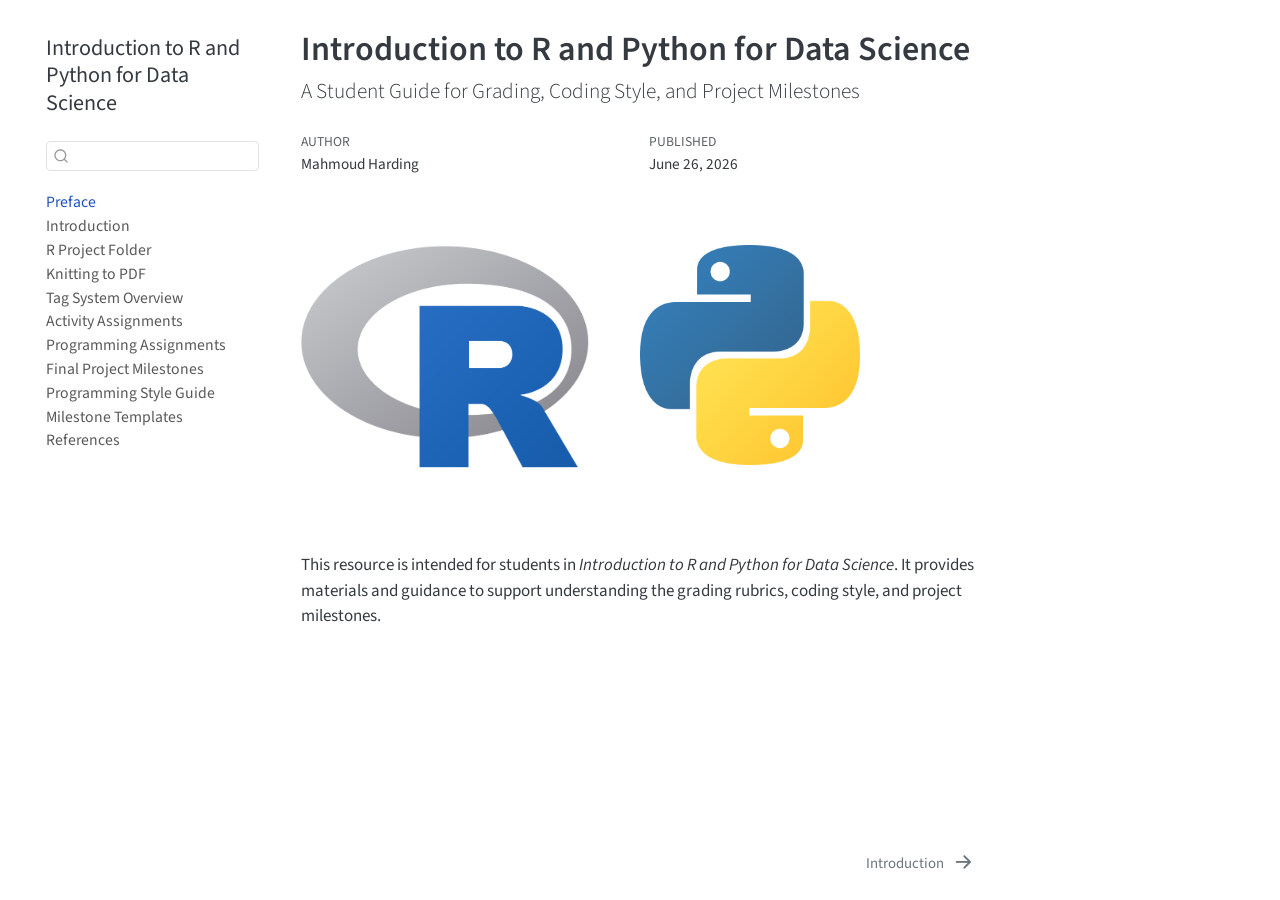
==== commit 61a59bec: "Updates to Milestone rubrics" ====
--- a/docs/index.html
+++ b/docs/index.html
@@ -7,7 +7,7 @@
 <meta name="viewport" content="width=device-width, initial-scale=1.0, user-scalable=yes">
 
 <meta name="author" content="Mahmoud Harding">
-<meta name="dcterms.date" content="2026-06-23">
+<meta name="dcterms.date" content="2026-06-26">
 
 <title>Introduction to R and Python for Data Science</title>
 <style>
@@ -198,7 +198,7 @@
     <div>
     <div class="quarto-title-meta-heading">Published</div>
     <div class="quarto-title-meta-contents">
-      <p class="date">June 23, 2026</p>
+      <p class="date">June 26, 2026</p>
     </div>
   </div>
   
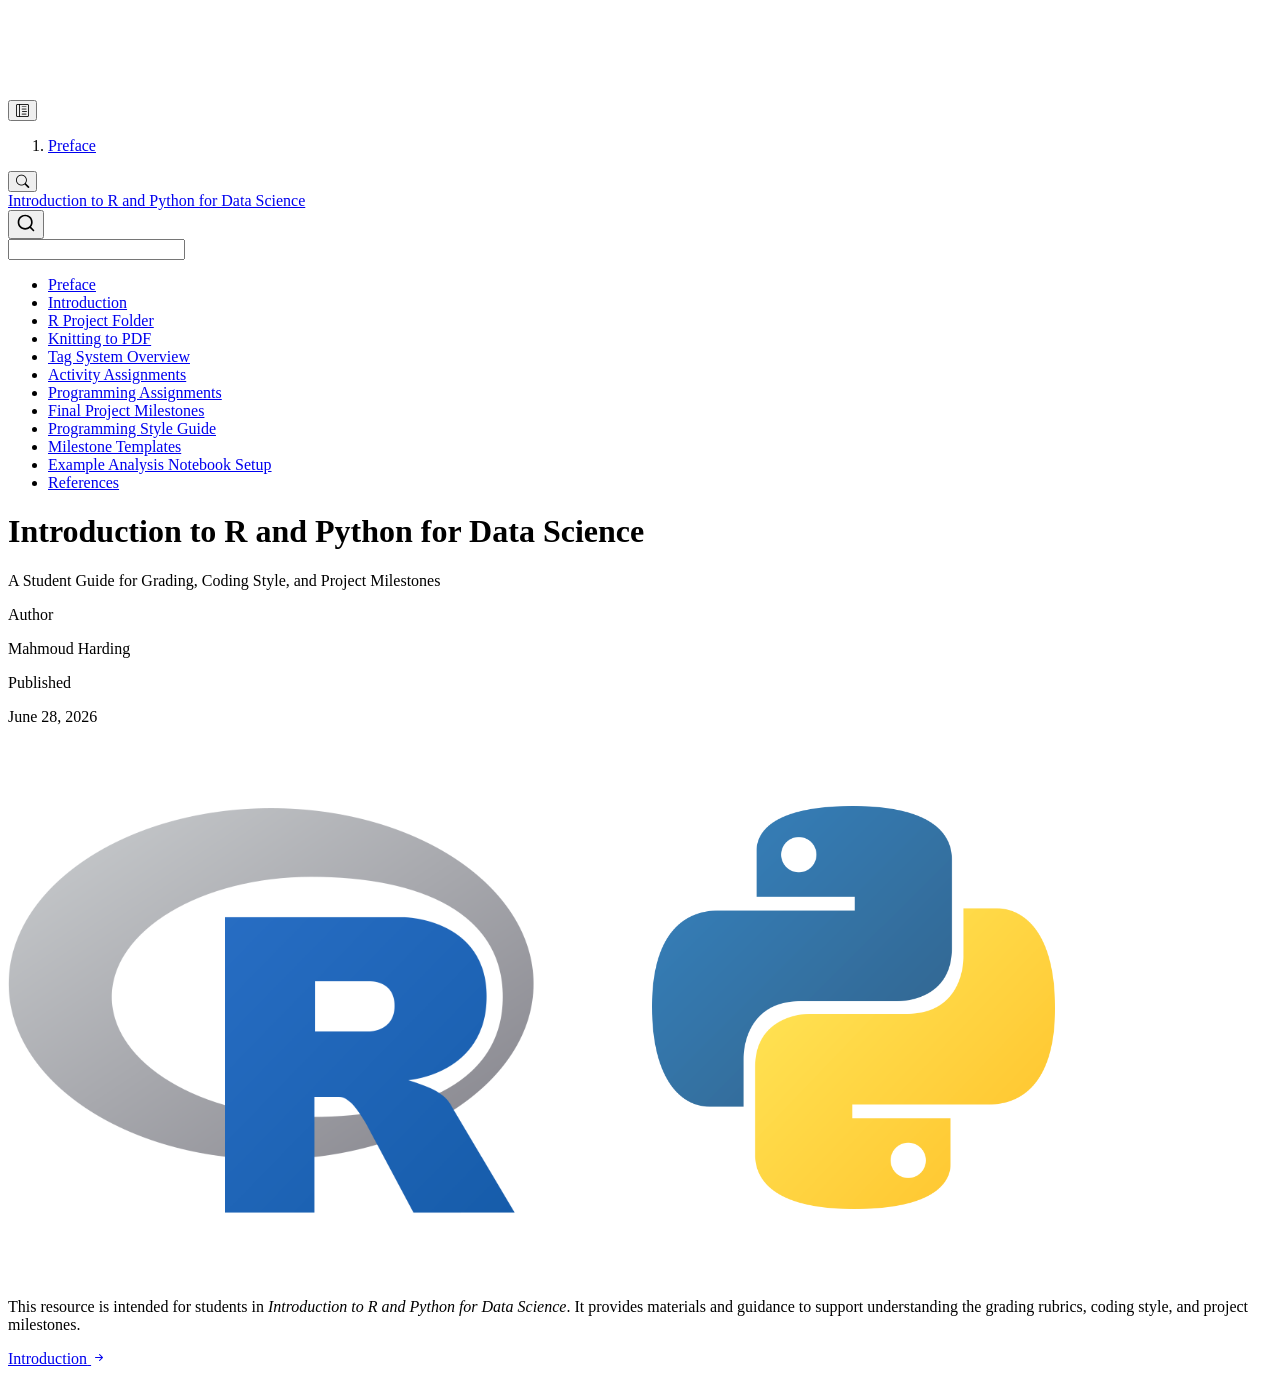
==== commit face5442: "Update research questions template" ====
--- a/docs/index.html
+++ b/docs/index.html
@@ -2,18 +2,15 @@
 <html xmlns="http://www.w3.org/1999/xhtml" lang="en" xml:lang="en"><head>
 
 <meta charset="utf-8">
-<meta name="generator" content="quarto-1.9.38">
+<meta name="generator" content="quarto-1.6.42">
 
 <meta name="viewport" content="width=device-width, initial-scale=1.0, user-scalable=yes">
 
 <meta name="author" content="Mahmoud Harding">
-<meta name="dcterms.date" content="2026-06-26">
+<meta name="dcterms.date" content="2026-06-28">
 
 <title>Introduction to R and Python for Data Science</title>
 <style>
-/* Default styles provided by pandoc.
-** See https://pandoc.org/MANUAL.html#variables-for-html for config info.
-*/
 code{white-space: pre-wrap;}
 span.smallcaps{font-variant: small-caps;}
 div.columns{display: flex; gap: min(4vw, 1.5em);}
@@ -36,16 +33,15 @@
 <script src="site_libs/quarto-search/quarto-search.js"></script>
 <meta name="quarto:offset" content="./">
 <link href="./intro.html" rel="next">
-<script src="site_libs/quarto-html/quarto.js" type="module"></script>
-<script src="site_libs/quarto-html/tabsets/tabsets.js" type="module"></script>
+<script src="site_libs/quarto-html/quarto.js"></script>
 <script src="site_libs/quarto-html/popper.min.js"></script>
 <script src="site_libs/quarto-html/tippy.umd.min.js"></script>
 <script src="site_libs/quarto-html/anchor.min.js"></script>
 <link href="site_libs/quarto-html/tippy.css" rel="stylesheet">
-<link href="site_libs/quarto-html/quarto-syntax-highlighting-15634bcf2e68342d4ad2dfa704d543f6.css" rel="stylesheet" id="quarto-text-highlighting-styles">
+<link href="site_libs/quarto-html/quarto-syntax-highlighting-2f5df379a58b258e96c21c0638c20c03.css" rel="stylesheet" id="quarto-text-highlighting-styles">
 <script src="site_libs/bootstrap/bootstrap.min.js"></script>
 <link href="site_libs/bootstrap/bootstrap-icons.css" rel="stylesheet">
-<link href="site_libs/bootstrap/bootstrap-5ccb035bea26c1e21f80f44cf7c27909.min.css" rel="stylesheet" append-hash="true" id="quarto-bootstrap" data-mode="light">
+<link href="site_libs/bootstrap/bootstrap-626149efe8f5d16e1d391ba177679bf0.min.css" rel="stylesheet" append-hash="true" id="quarto-bootstrap" data-mode="light">
 <script id="quarto-search-options" type="application/json">{
   "location": "sidebar",
   "copy-button": false,
@@ -78,7 +74,7 @@
 <link rel="stylesheet" href="styles.css">
 </head>
 
-<body class="nav-sidebar floating quarto-light">
+<body class="nav-sidebar floating">
 
 <div id="quarto-search-results"></div>
   <header id="quarto-header" class="headroom fixed-top">
@@ -164,6 +160,11 @@
 </li>
         <li class="sidebar-item">
   <div class="sidebar-item-container"> 
+  <a href="./example_apn.html" class="sidebar-item-text sidebar-link"><span class="chapter-title">Example Analysis Notebook Setup</span></a>
+  </div>
+</li>
+        <li class="sidebar-item">
+  <div class="sidebar-item-container"> 
   <a href="./references.html" class="sidebar-item-text sidebar-link"><span class="chapter-title">References</span></a>
   </div>
 </li>
@@ -198,7 +199,7 @@
     <div>
     <div class="quarto-title-meta-heading">Published</div>
     <div class="quarto-title-meta-contents">
-      <p class="date">June 26, 2026</p>
+      <p class="date">June 28, 2026</p>
     </div>
   </div>
   
@@ -225,243 +226,236 @@
 
 </main> <!-- /main -->
 <script id="quarto-html-after-body" type="application/javascript">
-  window.document.addEventListener("DOMContentLoaded", function (event) {
-    const icon = "";
-    const anchorJS = new window.AnchorJS();
-    anchorJS.options = {
-      placement: 'right',
-      icon: icon
-    };
-    anchorJS.add('.anchored');
-    const isCodeAnnotation = (el) => {
-      for (const clz of el.classList) {
-        if (clz.startsWith('code-annotation-')) {                     
-          return true;
-        }
-      }
-      return false;
-    }
-    const onCopySuccess = function(e) {
-      // button target
-      const button = e.trigger;
-      // don't keep focus
-      button.blur();
-      // flash "checked"
-      button.classList.add('code-copy-button-checked');
-      var currentTitle = button.getAttribute("title");
-      button.setAttribute("title", "Copied!");
-      let tooltip;
-      if (window.bootstrap) {
-        button.setAttribute("data-bs-toggle", "tooltip");
-        button.setAttribute("data-bs-placement", "left");
-        button.setAttribute("data-bs-title", "Copied!");
-        tooltip = new bootstrap.Tooltip(button, 
-          { trigger: "manual", 
-            customClass: "code-copy-button-tooltip",
-            offset: [0, -8]});
-        tooltip.show();    
-      }
-      setTimeout(function() {
-        if (tooltip) {
-          tooltip.hide();
-          button.removeAttribute("data-bs-title");
-          button.removeAttribute("data-bs-toggle");
-          button.removeAttribute("data-bs-placement");
-        }
-        button.setAttribute("title", currentTitle);
-        button.classList.remove('code-copy-button-checked');
-      }, 1000);
-      // clear code selection
-      e.clearSelection();
-    }
-    const getTextToCopy = function(trigger) {
-      const outerScaffold = trigger.parentElement.cloneNode(true);
-      const codeEl = outerScaffold.querySelector('code');
+window.document.addEventListener("DOMContentLoaded", function (event) {
+  const toggleBodyColorMode = (bsSheetEl) => {
+    const mode = bsSheetEl.getAttribute("data-mode");
+    const bodyEl = window.document.querySelector("body");
+    if (mode === "dark") {
+      bodyEl.classList.add("quarto-dark");
+      bodyEl.classList.remove("quarto-light");
+    } else {
+      bodyEl.classList.add("quarto-light");
+      bodyEl.classList.remove("quarto-dark");
+    }
+  }
+  const toggleBodyColorPrimary = () => {
+    const bsSheetEl = window.document.querySelector("link#quarto-bootstrap");
+    if (bsSheetEl) {
+      toggleBodyColorMode(bsSheetEl);
+    }
+  }
+  toggleBodyColorPrimary();  
+  const icon = "";
+  const anchorJS = new window.AnchorJS();
+  anchorJS.options = {
+    placement: 'right',
+    icon: icon
+  };
+  anchorJS.add('.anchored');
+  const isCodeAnnotation = (el) => {
+    for (const clz of el.classList) {
+      if (clz.startsWith('code-annotation-')) {                     
+        return true;
+      }
+    }
+    return false;
+  }
+  const onCopySuccess = function(e) {
+    // button target
+    const button = e.trigger;
+    // don't keep focus
+    button.blur();
+    // flash "checked"
+    button.classList.add('code-copy-button-checked');
+    var currentTitle = button.getAttribute("title");
+    button.setAttribute("title", "Copied!");
+    let tooltip;
+    if (window.bootstrap) {
+      button.setAttribute("data-bs-toggle", "tooltip");
+      button.setAttribute("data-bs-placement", "left");
+      button.setAttribute("data-bs-title", "Copied!");
+      tooltip = new bootstrap.Tooltip(button, 
+        { trigger: "manual", 
+          customClass: "code-copy-button-tooltip",
+          offset: [0, -8]});
+      tooltip.show();    
+    }
+    setTimeout(function() {
+      if (tooltip) {
+        tooltip.hide();
+        button.removeAttribute("data-bs-title");
+        button.removeAttribute("data-bs-toggle");
+        button.removeAttribute("data-bs-placement");
+      }
+      button.setAttribute("title", currentTitle);
+      button.classList.remove('code-copy-button-checked');
+    }, 1000);
+    // clear code selection
+    e.clearSelection();
+  }
+  const getTextToCopy = function(trigger) {
+      const codeEl = trigger.previousElementSibling.cloneNode(true);
       for (const childEl of codeEl.children) {
         if (isCodeAnnotation(childEl)) {
           childEl.remove();
         }
       }
       return codeEl.innerText;
-    }
-    const clipboard = new window.ClipboardJS('.code-copy-button:not([data-in-quarto-modal])', {
-      text: getTextToCopy
+  }
+  const clipboard = new window.ClipboardJS('.code-copy-button:not([data-in-quarto-modal])', {
+    text: getTextToCopy
+  });
+  clipboard.on('success', onCopySuccess);
+  if (window.document.getElementById('quarto-embedded-source-code-modal')) {
+    const clipboardModal = new window.ClipboardJS('.code-copy-button[data-in-quarto-modal]', {
+      text: getTextToCopy,
+      container: window.document.getElementById('quarto-embedded-source-code-modal')
     });
-    clipboard.on('success', onCopySuccess);
-    if (window.document.getElementById('quarto-embedded-source-code-modal')) {
-      const clipboardModal = new window.ClipboardJS('.code-copy-button[data-in-quarto-modal]', {
-        text: getTextToCopy,
-        container: window.document.getElementById('quarto-embedded-source-code-modal')
-      });
-      clipboardModal.on('success', onCopySuccess);
-    }
-      var localhostRegex = new RegExp(/^(?:http|https):\/\/localhost\:?[0-9]*\//);
-      var mailtoRegex = new RegExp(/^mailto:/);
-        var filterRegex = new RegExp('/' + window.location.host + '/');
-      var isInternal = (href) => {
-          return filterRegex.test(href) || localhostRegex.test(href) || mailtoRegex.test(href);
-      }
-      // Inspect non-navigation links and adorn them if external
-     var links = window.document.querySelectorAll('a[href]:not(.nav-link):not(.navbar-brand):not(.toc-action):not(.sidebar-link):not(.sidebar-item-toggle):not(.pagination-link):not(.no-external):not([aria-hidden]):not(.dropdown-item):not(.quarto-navigation-tool):not(.about-link)');
-      for (var i=0; i<links.length; i++) {
-        const link = links[i];
-        if (!isInternal(link.href)) {
-          // undo the damage that might have been done by quarto-nav.js in the case of
-          // links that we want to consider external
-          if (link.dataset.originalHref !== undefined) {
-            link.href = link.dataset.originalHref;
+    clipboardModal.on('success', onCopySuccess);
+  }
+    var localhostRegex = new RegExp(/^(?:http|https):\/\/localhost\:?[0-9]*\//);
+    var mailtoRegex = new RegExp(/^mailto:/);
+      var filterRegex = new RegExp('/' + window.location.host + '/');
+    var isInternal = (href) => {
+        return filterRegex.test(href) || localhostRegex.test(href) || mailtoRegex.test(href);
+    }
+    // Inspect non-navigation links and adorn them if external
+ 	var links = window.document.querySelectorAll('a[href]:not(.nav-link):not(.navbar-brand):not(.toc-action):not(.sidebar-link):not(.sidebar-item-toggle):not(.pagination-link):not(.no-external):not([aria-hidden]):not(.dropdown-item):not(.quarto-navigation-tool):not(.about-link)');
+    for (var i=0; i<links.length; i++) {
+      const link = links[i];
+      if (!isInternal(link.href)) {
+        // undo the damage that might have been done by quarto-nav.js in the case of
+        // links that we want to consider external
+        if (link.dataset.originalHref !== undefined) {
+          link.href = link.dataset.originalHref;
+        }
+      }
+    }
+  function tippyHover(el, contentFn, onTriggerFn, onUntriggerFn) {
+    const config = {
+      allowHTML: true,
+      maxWidth: 500,
+      delay: 100,
+      arrow: false,
+      appendTo: function(el) {
+          return el.parentElement;
+      },
+      interactive: true,
+      interactiveBorder: 10,
+      theme: 'quarto',
+      placement: 'bottom-start',
+    };
+    if (contentFn) {
+      config.content = contentFn;
+    }
+    if (onTriggerFn) {
+      config.onTrigger = onTriggerFn;
+    }
+    if (onUntriggerFn) {
+      config.onUntrigger = onUntriggerFn;
+    }
+    window.tippy(el, config); 
+  }
+  const noterefs = window.document.querySelectorAll('a[role="doc-noteref"]');
+  for (var i=0; i<noterefs.length; i++) {
+    const ref = noterefs[i];
+    tippyHover(ref, function() {
+      // use id or data attribute instead here
+      let href = ref.getAttribute('data-footnote-href') || ref.getAttribute('href');
+      try { href = new URL(href).hash; } catch {}
+      const id = href.replace(/^#\/?/, "");
+      const note = window.document.getElementById(id);
+      if (note) {
+        return note.innerHTML;
+      } else {
+        return "";
+      }
+    });
+  }
+  const xrefs = window.document.querySelectorAll('a.quarto-xref');
+  const processXRef = (id, note) => {
+    // Strip column container classes
+    const stripColumnClz = (el) => {
+      el.classList.remove("page-full", "page-columns");
+      if (el.children) {
+        for (const child of el.children) {
+          stripColumnClz(child);
+        }
+      }
+    }
+    stripColumnClz(note)
+    if (id === null || id.startsWith('sec-')) {
+      // Special case sections, only their first couple elements
+      const container = document.createElement("div");
+      if (note.children && note.children.length > 2) {
+        container.appendChild(note.children[0].cloneNode(true));
+        for (let i = 1; i < note.children.length; i++) {
+          const child = note.children[i];
+          if (child.tagName === "P" && child.innerText === "") {
+            continue;
+          } else {
+            container.appendChild(child.cloneNode(true));
+            break;
           }
         }
-      }
-    function tippyHover(el, contentFn, onTriggerFn, onUntriggerFn) {
-      const config = {
-        allowHTML: true,
-        maxWidth: 500,
-        delay: 100,
-        arrow: false,
-        appendTo: function(el) {
-            return el.parentElement;
-        },
-        interactive: true,
-        interactiveBorder: 10,
-        theme: 'quarto',
-        placement: 'bottom-start',
-      };
-      if (contentFn) {
-        config.content = contentFn;
-      }
-      if (onTriggerFn) {
-        config.onTrigger = onTriggerFn;
-      }
-      if (onUntriggerFn) {
-        config.onUntrigger = onUntriggerFn;
-      }
-      window.tippy(el, config); 
-    }
-    const noterefs = window.document.querySelectorAll('a[role="doc-noteref"]');
-    for (var i=0; i<noterefs.length; i++) {
-      const ref = noterefs[i];
-      tippyHover(ref, function() {
-        // use id or data attribute instead here
-        let href = ref.getAttribute('data-footnote-href') || ref.getAttribute('href');
-        try { href = new URL(href).hash; } catch {}
-        const id = href.replace(/^#\/?/, "");
-        const note = window.document.getElementById(id);
-        if (note) {
-          return note.innerHTML;
-        } else {
-          return "";
-        }
-      });
-    }
-    const xrefs = window.document.querySelectorAll('a.quarto-xref');
-    const processXRef = (id, note) => {
-      // Strip column container classes
-      const stripColumnClz = (el) => {
-        el.classList.remove("page-full", "page-columns");
-        if (el.children) {
-          for (const child of el.children) {
-            stripColumnClz(child);
-          }
-        }
-      }
-      stripColumnClz(note)
-      if (id === null || id.startsWith('sec-')) {
-        // Special case sections, only their first couple elements
-        const container = document.createElement("div");
-        if (note.children && note.children.length > 2) {
-          container.appendChild(note.children[0].cloneNode(true));
-          for (let i = 1; i < note.children.length; i++) {
-            const child = note.children[i];
-            if (child.tagName === "P" && child.innerText === "") {
-              continue;
-            } else {
-              container.appendChild(child.cloneNode(true));
-              break;
-            }
-          }
-          if (window.Quarto?.typesetMath) {
-            window.Quarto.typesetMath(container);
-          }
-          return container.innerHTML
-        } else {
-          if (window.Quarto?.typesetMath) {
-            window.Quarto.typesetMath(note);
-          }
-          return note.innerHTML;
-        }
+        if (window.Quarto?.typesetMath) {
+          window.Quarto.typesetMath(container);
+        }
+        return container.innerHTML
       } else {
-        // Remove any anchor links if they are present
-        const anchorLink = note.querySelector('a.anchorjs-link');
-        if (anchorLink) {
-          anchorLink.remove();
-        }
         if (window.Quarto?.typesetMath) {
           window.Quarto.typesetMath(note);
         }
-        if (note.classList.contains("callout")) {
-          return note.outerHTML;
-        } else {
-          return note.innerHTML;
-        }
-      }
-    }
-    for (var i=0; i<xrefs.length; i++) {
-      const xref = xrefs[i];
-      tippyHover(xref, undefined, function(instance) {
-        instance.disable();
-        let url = xref.getAttribute('href');
-        let hash = undefined; 
-        if (url.startsWith('#')) {
-          hash = url;
-        } else {
-          try { hash = new URL(url).hash; } catch {}
-        }
-        if (hash) {
-          const id = hash.replace(/^#\/?/, "");
-          const note = window.document.getElementById(id);
-          if (note !== null) {
-            try {
-              const html = processXRef(id, note.cloneNode(true));
-              instance.setContent(html);
-            } finally {
-              instance.enable();
-              instance.show();
-            }
-          } else {
-            // See if we can fetch this
-            fetch(url.split('#')[0])
-            .then(res => res.text())
-            .then(html => {
-              const parser = new DOMParser();
-              const htmlDoc = parser.parseFromString(html, "text/html");
-              const note = htmlDoc.getElementById(id);
-              if (note !== null) {
-                const html = processXRef(id, note);
-                instance.setContent(html);
-              } 
-            }).finally(() => {
-              instance.enable();
-              instance.show();
-            });
+        return note.innerHTML;
+      }
+    } else {
+      // Remove any anchor links if they are present
+      const anchorLink = note.querySelector('a.anchorjs-link');
+      if (anchorLink) {
+        anchorLink.remove();
+      }
+      if (window.Quarto?.typesetMath) {
+        window.Quarto.typesetMath(note);
+      }
+      if (note.classList.contains("callout")) {
+        return note.outerHTML;
+      } else {
+        return note.innerHTML;
+      }
+    }
+  }
+  for (var i=0; i<xrefs.length; i++) {
+    const xref = xrefs[i];
+    tippyHover(xref, undefined, function(instance) {
+      instance.disable();
+      let url = xref.getAttribute('href');
+      let hash = undefined; 
+      if (url.startsWith('#')) {
+        hash = url;
+      } else {
+        try { hash = new URL(url).hash; } catch {}
+      }
+      if (hash) {
+        const id = hash.replace(/^#\/?/, "");
+        const note = window.document.getElementById(id);
+        if (note !== null) {
+          try {
+            const html = processXRef(id, note.cloneNode(true));
+            instance.setContent(html);
+          } finally {
+            instance.enable();
+            instance.show();
           }
         } else {
-          // See if we can fetch a full url (with no hash to target)
-          // This is a special case and we should probably do some content thinning / targeting
-          fetch(url)
+          // See if we can fetch this
+          fetch(url.split('#')[0])
           .then(res => res.text())
           .then(html => {
             const parser = new DOMParser();
             const htmlDoc = parser.parseFromString(html, "text/html");
-            const note = htmlDoc.querySelector('main.content');
+            const note = htmlDoc.getElementById(id);
             if (note !== null) {
-              // This should only happen for chapter cross references
-              // (since there is no id in the URL)
-              // remove the first header
-              if (note.children.length > 0 && note.children[0].tagName === "HEADER") {
-                note.children[0].remove();
-              }
-              const html = processXRef(null, note);
+              const html = processXRef(id, note);
               instance.setContent(html);
             } 
           }).finally(() => {
@@ -469,161 +463,185 @@
             instance.show();
           });
         }
-      }, function(instance) {
+      } else {
+        // See if we can fetch a full url (with no hash to target)
+        // This is a special case and we should probably do some content thinning / targeting
+        fetch(url)
+        .then(res => res.text())
+        .then(html => {
+          const parser = new DOMParser();
+          const htmlDoc = parser.parseFromString(html, "text/html");
+          const note = htmlDoc.querySelector('main.content');
+          if (note !== null) {
+            // This should only happen for chapter cross references
+            // (since there is no id in the URL)
+            // remove the first header
+            if (note.children.length > 0 && note.children[0].tagName === "HEADER") {
+              note.children[0].remove();
+            }
+            const html = processXRef(null, note);
+            instance.setContent(html);
+          } 
+        }).finally(() => {
+          instance.enable();
+          instance.show();
+        });
+      }
+    }, function(instance) {
+    });
+  }
+      let selectedAnnoteEl;
+      const selectorForAnnotation = ( cell, annotation) => {
+        let cellAttr = 'data-code-cell="' + cell + '"';
+        let lineAttr = 'data-code-annotation="' +  annotation + '"';
+        const selector = 'span[' + cellAttr + '][' + lineAttr + ']';
+        return selector;
+      }
+      const selectCodeLines = (annoteEl) => {
+        const doc = window.document;
+        const targetCell = annoteEl.getAttribute("data-target-cell");
+        const targetAnnotation = annoteEl.getAttribute("data-target-annotation");
+        const annoteSpan = window.document.querySelector(selectorForAnnotation(targetCell, targetAnnotation));
+        const lines = annoteSpan.getAttribute("data-code-lines").split(",");
+        const lineIds = lines.map((line) => {
+          return targetCell + "-" + line;
+        })
+        let top = null;
+        let height = null;
+        let parent = null;
+        if (lineIds.length > 0) {
+            //compute the position of the single el (top and bottom and make a div)
+            const el = window.document.getElementById(lineIds[0]);
+            top = el.offsetTop;
+            height = el.offsetHeight;
+            parent = el.parentElement.parentElement;
+          if (lineIds.length > 1) {
+            const lastEl = window.document.getElementById(lineIds[lineIds.length - 1]);
+            const bottom = lastEl.offsetTop + lastEl.offsetHeight;
+            height = bottom - top;
+          }
+          if (top !== null && height !== null && parent !== null) {
+            // cook up a div (if necessary) and position it 
+            let div = window.document.getElementById("code-annotation-line-highlight");
+            if (div === null) {
+              div = window.document.createElement("div");
+              div.setAttribute("id", "code-annotation-line-highlight");
+              div.style.position = 'absolute';
+              parent.appendChild(div);
+            }
+            div.style.top = top - 2 + "px";
+            div.style.height = height + 4 + "px";
+            div.style.left = 0;
+            let gutterDiv = window.document.getElementById("code-annotation-line-highlight-gutter");
+            if (gutterDiv === null) {
+              gutterDiv = window.document.createElement("div");
+              gutterDiv.setAttribute("id", "code-annotation-line-highlight-gutter");
+              gutterDiv.style.position = 'absolute';
+              const codeCell = window.document.getElementById(targetCell);
+              const gutter = codeCell.querySelector('.code-annotation-gutter');
+              gutter.appendChild(gutterDiv);
+            }
+            gutterDiv.style.top = top - 2 + "px";
+            gutterDiv.style.height = height + 4 + "px";
+          }
+          selectedAnnoteEl = annoteEl;
+        }
+      };
+      const unselectCodeLines = () => {
+        const elementsIds = ["code-annotation-line-highlight", "code-annotation-line-highlight-gutter"];
+        elementsIds.forEach((elId) => {
+          const div = window.document.getElementById(elId);
+          if (div) {
+            div.remove();
+          }
+        });
+        selectedAnnoteEl = undefined;
+      };
+        // Handle positioning of the toggle
+    window.addEventListener(
+      "resize",
+      throttle(() => {
+        elRect = undefined;
+        if (selectedAnnoteEl) {
+          selectCodeLines(selectedAnnoteEl);
+        }
+      }, 10)
+    );
+    function throttle(fn, ms) {
+    let throttle = false;
+    let timer;
+      return (...args) => {
+        if(!throttle) { // first call gets through
+            fn.apply(this, args);
+            throttle = true;
+        } else { // all the others get throttled
+            if(timer) clearTimeout(timer); // cancel #2
+            timer = setTimeout(() => {
+              fn.apply(this, args);
+              timer = throttle = false;
+            }, ms);
+        }
+      };
+    }
+      // Attach click handler to the DT
+      const annoteDls = window.document.querySelectorAll('dt[data-target-cell]');
+      for (const annoteDlNode of annoteDls) {
+        annoteDlNode.addEventListener('click', (event) => {
+          const clickedEl = event.target;
+          if (clickedEl !== selectedAnnoteEl) {
+            unselectCodeLines();
+            const activeEl = window.document.querySelector('dt[data-target-cell].code-annotation-active');
+            if (activeEl) {
+              activeEl.classList.remove('code-annotation-active');
+            }
+            selectCodeLines(clickedEl);
+            clickedEl.classList.add('code-annotation-active');
+          } else {
+            // Unselect the line
+            unselectCodeLines();
+            clickedEl.classList.remove('code-annotation-active');
+          }
+        });
+      }
+  const findCites = (el) => {
+    const parentEl = el.parentElement;
+    if (parentEl) {
+      const cites = parentEl.dataset.cites;
+      if (cites) {
+        return {
+          el,
+          cites: cites.split(' ')
+        };
+      } else {
+        return findCites(el.parentElement)
+      }
+    } else {
+      return undefined;
+    }
+  };
+  var bibliorefs = window.document.querySelectorAll('a[role="doc-biblioref"]');
+  for (var i=0; i<bibliorefs.length; i++) {
+    const ref = bibliorefs[i];
+    const citeInfo = findCites(ref);
+    if (citeInfo) {
+      tippyHover(citeInfo.el, function() {
+        var popup = window.document.createElement('div');
+        citeInfo.cites.forEach(function(cite) {
+          var citeDiv = window.document.createElement('div');
+          citeDiv.classList.add('hanging-indent');
+          citeDiv.classList.add('csl-entry');
+          var biblioDiv = window.document.getElementById('ref-' + cite);
+          if (biblioDiv) {
+            citeDiv.innerHTML = biblioDiv.innerHTML;
+          }
+          popup.appendChild(citeDiv);
+        });
+        return popup.innerHTML;
       });
     }
-        let selectedAnnoteEl;
-        const selectorForAnnotation = ( cell, annotation) => {
-          let cellAttr = 'data-code-cell="' + cell + '"';
-          let lineAttr = 'data-code-annotation="' +  annotation + '"';
-          const selector = 'span[' + cellAttr + '][' + lineAttr + ']';
-          return selector;
-        }
-        const selectCodeLines = (annoteEl) => {
-          const doc = window.document;
-          const targetCell = annoteEl.getAttribute("data-target-cell");
-          const targetAnnotation = annoteEl.getAttribute("data-target-annotation");
-          const annoteSpan = window.document.querySelector(selectorForAnnotation(targetCell, targetAnnotation));
-          const lines = annoteSpan.getAttribute("data-code-lines").split(",");
-          const lineIds = lines.map((line) => {
-            return targetCell + "-" + line;
-          })
-          let top = null;
-          let height = null;
-          let parent = null;
-          if (lineIds.length > 0) {
-              //compute the position of the single el (top and bottom and make a div)
-              const el = window.document.getElementById(lineIds[0]);
-              top = el.offsetTop;
-              height = el.offsetHeight;
-              parent = el.parentElement.parentElement;
-            if (lineIds.length > 1) {
-              const lastEl = window.document.getElementById(lineIds[lineIds.length - 1]);
-              const bottom = lastEl.offsetTop + lastEl.offsetHeight;
-              height = bottom - top;
-            }
-            if (top !== null && height !== null && parent !== null) {
-              // cook up a div (if necessary) and position it 
-              let div = window.document.getElementById("code-annotation-line-highlight");
-              if (div === null) {
-                div = window.document.createElement("div");
-                div.setAttribute("id", "code-annotation-line-highlight");
-                div.style.position = 'absolute';
-                parent.appendChild(div);
-              }
-              div.style.top = top - 2 + "px";
-              div.style.height = height + 4 + "px";
-              div.style.left = 0;
-              let gutterDiv = window.document.getElementById("code-annotation-line-highlight-gutter");
-              if (gutterDiv === null) {
-                gutterDiv = window.document.createElement("div");
-                gutterDiv.setAttribute("id", "code-annotation-line-highlight-gutter");
-                gutterDiv.style.position = 'absolute';
-                const codeCell = window.document.getElementById(targetCell);
-                const gutter = codeCell.querySelector('.code-annotation-gutter');
-                gutter.appendChild(gutterDiv);
-              }
-              gutterDiv.style.top = top - 2 + "px";
-              gutterDiv.style.height = height + 4 + "px";
-            }
-            selectedAnnoteEl = annoteEl;
-          }
-        };
-        const unselectCodeLines = () => {
-          const elementsIds = ["code-annotation-line-highlight", "code-annotation-line-highlight-gutter"];
-          elementsIds.forEach((elId) => {
-            const div = window.document.getElementById(elId);
-            if (div) {
-              div.remove();
-            }
-          });
-          selectedAnnoteEl = undefined;
-        };
-          // Handle positioning of the toggle
-      window.addEventListener(
-        "resize",
-        throttle(() => {
-          elRect = undefined;
-          if (selectedAnnoteEl) {
-            selectCodeLines(selectedAnnoteEl);
-          }
-        }, 10)
-      );
-      function throttle(fn, ms) {
-      let throttle = false;
-      let timer;
-        return (...args) => {
-          if(!throttle) { // first call gets through
-              fn.apply(this, args);
-              throttle = true;
-          } else { // all the others get throttled
-              if(timer) clearTimeout(timer); // cancel #2
-              timer = setTimeout(() => {
-                fn.apply(this, args);
-                timer = throttle = false;
-              }, ms);
-          }
-        };
-      }
-        // Attach click handler to the DT
-        const annoteDls = window.document.querySelectorAll('dt[data-target-cell]');
-        for (const annoteDlNode of annoteDls) {
-          annoteDlNode.addEventListener('click', (event) => {
-            const clickedEl = event.target;
-            if (clickedEl !== selectedAnnoteEl) {
-              unselectCodeLines();
-              const activeEl = window.document.querySelector('dt[data-target-cell].code-annotation-active');
-              if (activeEl) {
-                activeEl.classList.remove('code-annotation-active');
-              }
-              selectCodeLines(clickedEl);
-              clickedEl.classList.add('code-annotation-active');
-            } else {
-              // Unselect the line
-              unselectCodeLines();
-              clickedEl.classList.remove('code-annotation-active');
-            }
-          });
-        }
-    const findCites = (el) => {
-      const parentEl = el.parentElement;
-      if (parentEl) {
-        const cites = parentEl.dataset.cites;
-        if (cites) {
-          return {
-            el,
-            cites: cites.split(' ')
-          };
-        } else {
-          return findCites(el.parentElement)
-        }
-      } else {
-        return undefined;
-      }
-    };
-    var bibliorefs = window.document.querySelectorAll('a[role="doc-biblioref"]');
-    for (var i=0; i<bibliorefs.length; i++) {
-      const ref = bibliorefs[i];
-      const citeInfo = findCites(ref);
-      if (citeInfo) {
-        tippyHover(citeInfo.el, function() {
-          var popup = window.document.createElement('div');
-          citeInfo.cites.forEach(function(cite) {
-            var citeDiv = window.document.createElement('div');
-            citeDiv.classList.add('hanging-indent');
-            citeDiv.classList.add('csl-entry');
-            var biblioDiv = window.document.getElementById('ref-' + cite);
-            if (biblioDiv) {
-              citeDiv.innerHTML = biblioDiv.innerHTML;
-            }
-            popup.appendChild(citeDiv);
-          });
-          return popup.innerHTML;
-        });
-      }
-    }
-  });
-  </script>
+  }
+});
+</script>
 <nav class="page-navigation">
   <div class="nav-page nav-page-previous">
   </div>
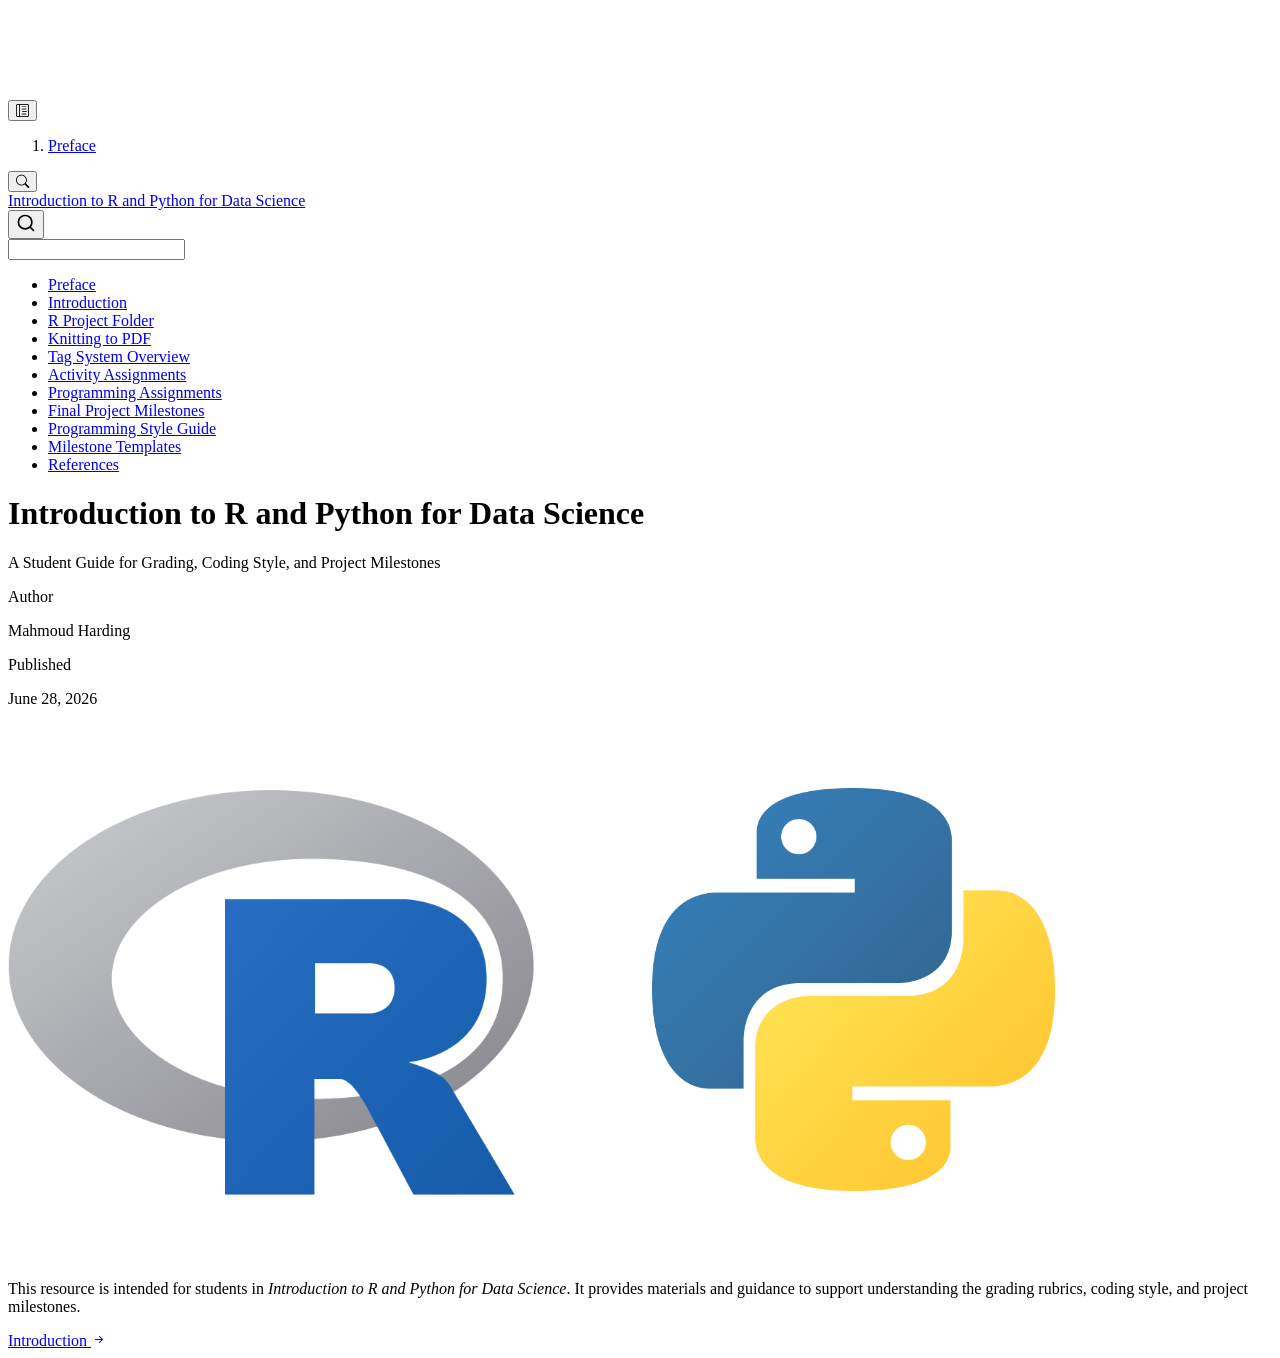
==== commit 60d83da2: "Resolve merge conflicts in templates and docs" ====
--- a/docs/index.html
+++ b/docs/index.html
@@ -156,11 +156,6 @@
         <li class="sidebar-item">
   <div class="sidebar-item-container"> 
   <a href="./templates.html" class="sidebar-item-text sidebar-link"><span class="chapter-title">Milestone Templates</span></a>
-  </div>
-</li>
-        <li class="sidebar-item">
-  <div class="sidebar-item-container"> 
-  <a href="./example_apn.html" class="sidebar-item-text sidebar-link"><span class="chapter-title">Example Analysis Notebook Setup</span></a>
   </div>
 </li>
         <li class="sidebar-item">
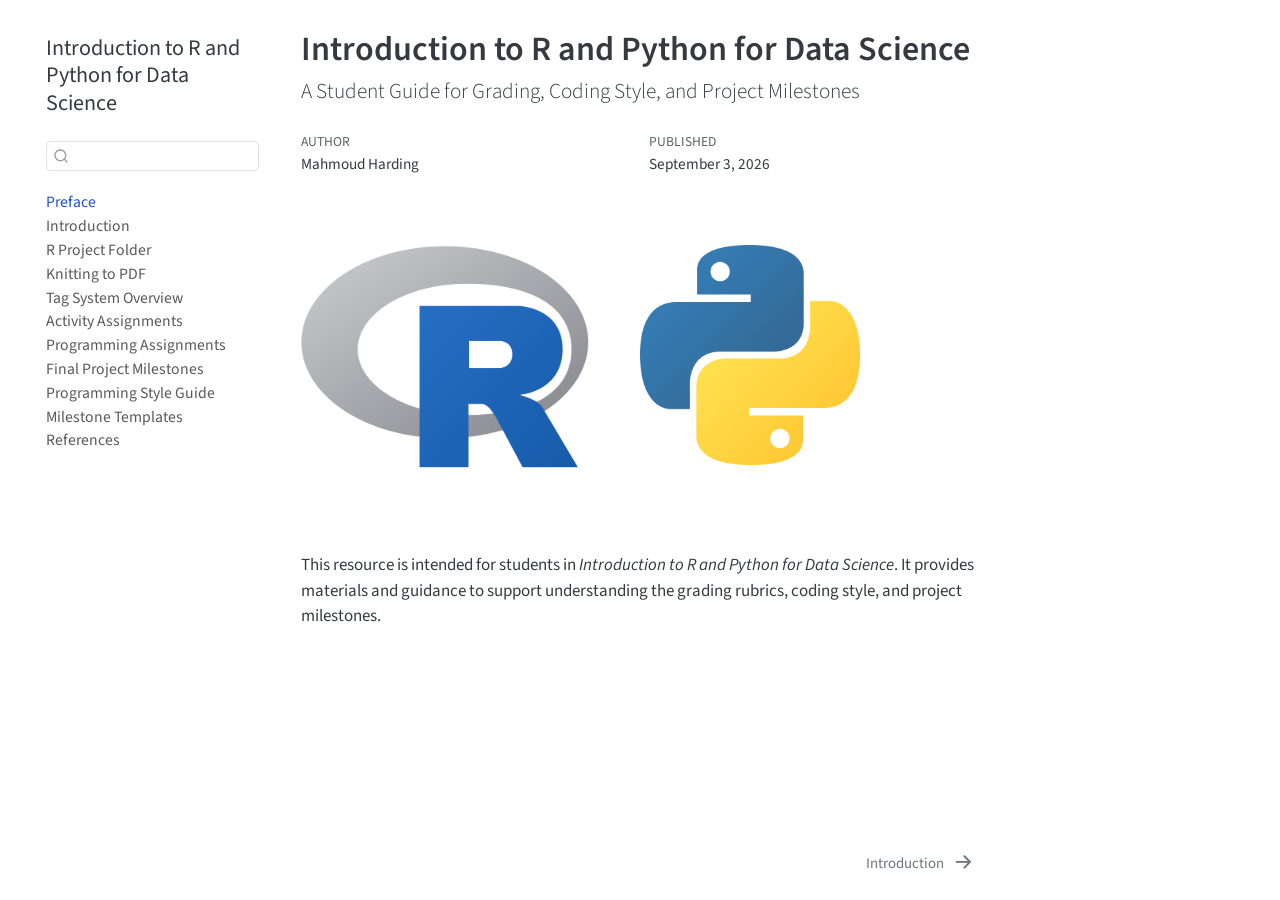
==== commit 46485a1b: "Update tags" ====
--- a/docs/index.html
+++ b/docs/index.html
@@ -2,15 +2,18 @@
 <html xmlns="http://www.w3.org/1999/xhtml" lang="en" xml:lang="en"><head>
 
 <meta charset="utf-8">
-<meta name="generator" content="quarto-1.6.42">
+<meta name="generator" content="quarto-1.9.38">
 
 <meta name="viewport" content="width=device-width, initial-scale=1.0, user-scalable=yes">
 
 <meta name="author" content="Mahmoud Harding">
-<meta name="dcterms.date" content="2026-06-28">
+<meta name="dcterms.date" content="2026-09-03">
 
 <title>Introduction to R and Python for Data Science</title>
 <style>
+/* Default styles provided by pandoc.
+** See https://pandoc.org/MANUAL.html#variables-for-html for config info.
+*/
 code{white-space: pre-wrap;}
 span.smallcaps{font-variant: small-caps;}
 div.columns{display: flex; gap: min(4vw, 1.5em);}
@@ -33,15 +36,16 @@
 <script src="site_libs/quarto-search/quarto-search.js"></script>
 <meta name="quarto:offset" content="./">
 <link href="./intro.html" rel="next">
-<script src="site_libs/quarto-html/quarto.js"></script>
+<script src="site_libs/quarto-html/quarto.js" type="module"></script>
+<script src="site_libs/quarto-html/tabsets/tabsets.js" type="module"></script>
 <script src="site_libs/quarto-html/popper.min.js"></script>
 <script src="site_libs/quarto-html/tippy.umd.min.js"></script>
 <script src="site_libs/quarto-html/anchor.min.js"></script>
 <link href="site_libs/quarto-html/tippy.css" rel="stylesheet">
-<link href="site_libs/quarto-html/quarto-syntax-highlighting-2f5df379a58b258e96c21c0638c20c03.css" rel="stylesheet" id="quarto-text-highlighting-styles">
+<link href="site_libs/quarto-html/quarto-syntax-highlighting-15634bcf2e68342d4ad2dfa704d543f6.css" rel="stylesheet" id="quarto-text-highlighting-styles">
 <script src="site_libs/bootstrap/bootstrap.min.js"></script>
 <link href="site_libs/bootstrap/bootstrap-icons.css" rel="stylesheet">
-<link href="site_libs/bootstrap/bootstrap-626149efe8f5d16e1d391ba177679bf0.min.css" rel="stylesheet" append-hash="true" id="quarto-bootstrap" data-mode="light">
+<link href="site_libs/bootstrap/bootstrap-5ccb035bea26c1e21f80f44cf7c27909.min.css" rel="stylesheet" append-hash="true" id="quarto-bootstrap" data-mode="light">
 <script id="quarto-search-options" type="application/json">{
   "location": "sidebar",
   "copy-button": false,
@@ -74,7 +78,7 @@
 <link rel="stylesheet" href="styles.css">
 </head>
 
-<body class="nav-sidebar floating">
+<body class="nav-sidebar floating quarto-light">
 
 <div id="quarto-search-results"></div>
   <header id="quarto-header" class="headroom fixed-top">
@@ -194,7 +198,7 @@
     <div>
     <div class="quarto-title-meta-heading">Published</div>
     <div class="quarto-title-meta-contents">
-      <p class="date">June 28, 2026</p>
+      <p class="date">September 3, 2026</p>
     </div>
   </div>
   
@@ -221,236 +225,243 @@
 
 </main> <!-- /main -->
 <script id="quarto-html-after-body" type="application/javascript">
-window.document.addEventListener("DOMContentLoaded", function (event) {
-  const toggleBodyColorMode = (bsSheetEl) => {
-    const mode = bsSheetEl.getAttribute("data-mode");
-    const bodyEl = window.document.querySelector("body");
-    if (mode === "dark") {
-      bodyEl.classList.add("quarto-dark");
-      bodyEl.classList.remove("quarto-light");
-    } else {
-      bodyEl.classList.add("quarto-light");
-      bodyEl.classList.remove("quarto-dark");
-    }
-  }
-  const toggleBodyColorPrimary = () => {
-    const bsSheetEl = window.document.querySelector("link#quarto-bootstrap");
-    if (bsSheetEl) {
-      toggleBodyColorMode(bsSheetEl);
-    }
-  }
-  toggleBodyColorPrimary();  
-  const icon = "";
-  const anchorJS = new window.AnchorJS();
-  anchorJS.options = {
-    placement: 'right',
-    icon: icon
-  };
-  anchorJS.add('.anchored');
-  const isCodeAnnotation = (el) => {
-    for (const clz of el.classList) {
-      if (clz.startsWith('code-annotation-')) {                     
-        return true;
-      }
-    }
-    return false;
-  }
-  const onCopySuccess = function(e) {
-    // button target
-    const button = e.trigger;
-    // don't keep focus
-    button.blur();
-    // flash "checked"
-    button.classList.add('code-copy-button-checked');
-    var currentTitle = button.getAttribute("title");
-    button.setAttribute("title", "Copied!");
-    let tooltip;
-    if (window.bootstrap) {
-      button.setAttribute("data-bs-toggle", "tooltip");
-      button.setAttribute("data-bs-placement", "left");
-      button.setAttribute("data-bs-title", "Copied!");
-      tooltip = new bootstrap.Tooltip(button, 
-        { trigger: "manual", 
-          customClass: "code-copy-button-tooltip",
-          offset: [0, -8]});
-      tooltip.show();    
-    }
-    setTimeout(function() {
-      if (tooltip) {
-        tooltip.hide();
-        button.removeAttribute("data-bs-title");
-        button.removeAttribute("data-bs-toggle");
-        button.removeAttribute("data-bs-placement");
-      }
-      button.setAttribute("title", currentTitle);
-      button.classList.remove('code-copy-button-checked');
-    }, 1000);
-    // clear code selection
-    e.clearSelection();
-  }
-  const getTextToCopy = function(trigger) {
-      const codeEl = trigger.previousElementSibling.cloneNode(true);
+  window.document.addEventListener("DOMContentLoaded", function (event) {
+    const icon = "";
+    const anchorJS = new window.AnchorJS();
+    anchorJS.options = {
+      placement: 'right',
+      icon: icon
+    };
+    anchorJS.add('.anchored');
+    const isCodeAnnotation = (el) => {
+      for (const clz of el.classList) {
+        if (clz.startsWith('code-annotation-')) {                     
+          return true;
+        }
+      }
+      return false;
+    }
+    const onCopySuccess = function(e) {
+      // button target
+      const button = e.trigger;
+      // don't keep focus
+      button.blur();
+      // flash "checked"
+      button.classList.add('code-copy-button-checked');
+      var currentTitle = button.getAttribute("title");
+      button.setAttribute("title", "Copied!");
+      let tooltip;
+      if (window.bootstrap) {
+        button.setAttribute("data-bs-toggle", "tooltip");
+        button.setAttribute("data-bs-placement", "left");
+        button.setAttribute("data-bs-title", "Copied!");
+        tooltip = new bootstrap.Tooltip(button, 
+          { trigger: "manual", 
+            customClass: "code-copy-button-tooltip",
+            offset: [0, -8]});
+        tooltip.show();    
+      }
+      setTimeout(function() {
+        if (tooltip) {
+          tooltip.hide();
+          button.removeAttribute("data-bs-title");
+          button.removeAttribute("data-bs-toggle");
+          button.removeAttribute("data-bs-placement");
+        }
+        button.setAttribute("title", currentTitle);
+        button.classList.remove('code-copy-button-checked');
+      }, 1000);
+      // clear code selection
+      e.clearSelection();
+    }
+    const getTextToCopy = function(trigger) {
+      const outerScaffold = trigger.parentElement.cloneNode(true);
+      const codeEl = outerScaffold.querySelector('code');
       for (const childEl of codeEl.children) {
         if (isCodeAnnotation(childEl)) {
           childEl.remove();
         }
       }
       return codeEl.innerText;
-  }
-  const clipboard = new window.ClipboardJS('.code-copy-button:not([data-in-quarto-modal])', {
-    text: getTextToCopy
-  });
-  clipboard.on('success', onCopySuccess);
-  if (window.document.getElementById('quarto-embedded-source-code-modal')) {
-    const clipboardModal = new window.ClipboardJS('.code-copy-button[data-in-quarto-modal]', {
-      text: getTextToCopy,
-      container: window.document.getElementById('quarto-embedded-source-code-modal')
+    }
+    const clipboard = new window.ClipboardJS('.code-copy-button:not([data-in-quarto-modal])', {
+      text: getTextToCopy
     });
-    clipboardModal.on('success', onCopySuccess);
-  }
-    var localhostRegex = new RegExp(/^(?:http|https):\/\/localhost\:?[0-9]*\//);
-    var mailtoRegex = new RegExp(/^mailto:/);
-      var filterRegex = new RegExp('/' + window.location.host + '/');
-    var isInternal = (href) => {
-        return filterRegex.test(href) || localhostRegex.test(href) || mailtoRegex.test(href);
-    }
-    // Inspect non-navigation links and adorn them if external
- 	var links = window.document.querySelectorAll('a[href]:not(.nav-link):not(.navbar-brand):not(.toc-action):not(.sidebar-link):not(.sidebar-item-toggle):not(.pagination-link):not(.no-external):not([aria-hidden]):not(.dropdown-item):not(.quarto-navigation-tool):not(.about-link)');
-    for (var i=0; i<links.length; i++) {
-      const link = links[i];
-      if (!isInternal(link.href)) {
-        // undo the damage that might have been done by quarto-nav.js in the case of
-        // links that we want to consider external
-        if (link.dataset.originalHref !== undefined) {
-          link.href = link.dataset.originalHref;
-        }
-      }
-    }
-  function tippyHover(el, contentFn, onTriggerFn, onUntriggerFn) {
-    const config = {
-      allowHTML: true,
-      maxWidth: 500,
-      delay: 100,
-      arrow: false,
-      appendTo: function(el) {
-          return el.parentElement;
-      },
-      interactive: true,
-      interactiveBorder: 10,
-      theme: 'quarto',
-      placement: 'bottom-start',
-    };
-    if (contentFn) {
-      config.content = contentFn;
-    }
-    if (onTriggerFn) {
-      config.onTrigger = onTriggerFn;
-    }
-    if (onUntriggerFn) {
-      config.onUntrigger = onUntriggerFn;
-    }
-    window.tippy(el, config); 
-  }
-  const noterefs = window.document.querySelectorAll('a[role="doc-noteref"]');
-  for (var i=0; i<noterefs.length; i++) {
-    const ref = noterefs[i];
-    tippyHover(ref, function() {
-      // use id or data attribute instead here
-      let href = ref.getAttribute('data-footnote-href') || ref.getAttribute('href');
-      try { href = new URL(href).hash; } catch {}
-      const id = href.replace(/^#\/?/, "");
-      const note = window.document.getElementById(id);
-      if (note) {
-        return note.innerHTML;
+    clipboard.on('success', onCopySuccess);
+    if (window.document.getElementById('quarto-embedded-source-code-modal')) {
+      const clipboardModal = new window.ClipboardJS('.code-copy-button[data-in-quarto-modal]', {
+        text: getTextToCopy,
+        container: window.document.getElementById('quarto-embedded-source-code-modal')
+      });
+      clipboardModal.on('success', onCopySuccess);
+    }
+      var localhostRegex = new RegExp(/^(?:http|https):\/\/localhost\:?[0-9]*\//);
+      var mailtoRegex = new RegExp(/^mailto:/);
+        var filterRegex = new RegExp('/' + window.location.host + '/');
+      var isInternal = (href) => {
+          return filterRegex.test(href) || localhostRegex.test(href) || mailtoRegex.test(href);
+      }
+      // Inspect non-navigation links and adorn them if external
+     var links = window.document.querySelectorAll('a[href]:not(.nav-link):not(.navbar-brand):not(.toc-action):not(.sidebar-link):not(.sidebar-item-toggle):not(.pagination-link):not(.no-external):not([aria-hidden]):not(.dropdown-item):not(.quarto-navigation-tool):not(.about-link)');
+      for (var i=0; i<links.length; i++) {
+        const link = links[i];
+        if (!isInternal(link.href)) {
+          // undo the damage that might have been done by quarto-nav.js in the case of
+          // links that we want to consider external
+          if (link.dataset.originalHref !== undefined) {
+            link.href = link.dataset.originalHref;
+          }
+        }
+      }
+    function tippyHover(el, contentFn, onTriggerFn, onUntriggerFn) {
+      const config = {
+        allowHTML: true,
+        maxWidth: 500,
+        delay: 100,
+        arrow: false,
+        appendTo: function(el) {
+            return el.parentElement;
+        },
+        interactive: true,
+        interactiveBorder: 10,
+        theme: 'quarto',
+        placement: 'bottom-start',
+      };
+      if (contentFn) {
+        config.content = contentFn;
+      }
+      if (onTriggerFn) {
+        config.onTrigger = onTriggerFn;
+      }
+      if (onUntriggerFn) {
+        config.onUntrigger = onUntriggerFn;
+      }
+      window.tippy(el, config); 
+    }
+    const noterefs = window.document.querySelectorAll('a[role="doc-noteref"]');
+    for (var i=0; i<noterefs.length; i++) {
+      const ref = noterefs[i];
+      tippyHover(ref, function() {
+        // use id or data attribute instead here
+        let href = ref.getAttribute('data-footnote-href') || ref.getAttribute('href');
+        try { href = new URL(href).hash; } catch {}
+        const id = href.replace(/^#\/?/, "");
+        const note = window.document.getElementById(id);
+        if (note) {
+          return note.innerHTML;
+        } else {
+          return "";
+        }
+      });
+    }
+    const xrefs = window.document.querySelectorAll('a.quarto-xref');
+    const processXRef = (id, note) => {
+      // Strip column container classes
+      const stripColumnClz = (el) => {
+        el.classList.remove("page-full", "page-columns");
+        if (el.children) {
+          for (const child of el.children) {
+            stripColumnClz(child);
+          }
+        }
+      }
+      stripColumnClz(note)
+      if (id === null || id.startsWith('sec-')) {
+        // Special case sections, only their first couple elements
+        const container = document.createElement("div");
+        if (note.children && note.children.length > 2) {
+          container.appendChild(note.children[0].cloneNode(true));
+          for (let i = 1; i < note.children.length; i++) {
+            const child = note.children[i];
+            if (child.tagName === "P" && child.innerText === "") {
+              continue;
+            } else {
+              container.appendChild(child.cloneNode(true));
+              break;
+            }
+          }
+          if (window.Quarto?.typesetMath) {
+            window.Quarto.typesetMath(container);
+          }
+          return container.innerHTML
+        } else {
+          if (window.Quarto?.typesetMath) {
+            window.Quarto.typesetMath(note);
+          }
+          return note.innerHTML;
+        }
       } else {
-        return "";
-      }
-    });
-  }
-  const xrefs = window.document.querySelectorAll('a.quarto-xref');
-  const processXRef = (id, note) => {
-    // Strip column container classes
-    const stripColumnClz = (el) => {
-      el.classList.remove("page-full", "page-columns");
-      if (el.children) {
-        for (const child of el.children) {
-          stripColumnClz(child);
-        }
-      }
-    }
-    stripColumnClz(note)
-    if (id === null || id.startsWith('sec-')) {
-      // Special case sections, only their first couple elements
-      const container = document.createElement("div");
-      if (note.children && note.children.length > 2) {
-        container.appendChild(note.children[0].cloneNode(true));
-        for (let i = 1; i < note.children.length; i++) {
-          const child = note.children[i];
-          if (child.tagName === "P" && child.innerText === "") {
-            continue;
-          } else {
-            container.appendChild(child.cloneNode(true));
-            break;
-          }
-        }
-        if (window.Quarto?.typesetMath) {
-          window.Quarto.typesetMath(container);
-        }
-        return container.innerHTML
-      } else {
+        // Remove any anchor links if they are present
+        const anchorLink = note.querySelector('a.anchorjs-link');
+        if (anchorLink) {
+          anchorLink.remove();
+        }
         if (window.Quarto?.typesetMath) {
           window.Quarto.typesetMath(note);
         }
-        return note.innerHTML;
-      }
-    } else {
-      // Remove any anchor links if they are present
-      const anchorLink = note.querySelector('a.anchorjs-link');
-      if (anchorLink) {
-        anchorLink.remove();
-      }
-      if (window.Quarto?.typesetMath) {
-        window.Quarto.typesetMath(note);
-      }
-      if (note.classList.contains("callout")) {
-        return note.outerHTML;
-      } else {
-        return note.innerHTML;
-      }
-    }
-  }
-  for (var i=0; i<xrefs.length; i++) {
-    const xref = xrefs[i];
-    tippyHover(xref, undefined, function(instance) {
-      instance.disable();
-      let url = xref.getAttribute('href');
-      let hash = undefined; 
-      if (url.startsWith('#')) {
-        hash = url;
-      } else {
-        try { hash = new URL(url).hash; } catch {}
-      }
-      if (hash) {
-        const id = hash.replace(/^#\/?/, "");
-        const note = window.document.getElementById(id);
-        if (note !== null) {
-          try {
-            const html = processXRef(id, note.cloneNode(true));
-            instance.setContent(html);
-          } finally {
-            instance.enable();
-            instance.show();
-          }
+        if (note.classList.contains("callout")) {
+          return note.outerHTML;
         } else {
-          // See if we can fetch this
-          fetch(url.split('#')[0])
+          return note.innerHTML;
+        }
+      }
+    }
+    for (var i=0; i<xrefs.length; i++) {
+      const xref = xrefs[i];
+      tippyHover(xref, undefined, function(instance) {
+        instance.disable();
+        let url = xref.getAttribute('href');
+        let hash = undefined; 
+        if (url.startsWith('#')) {
+          hash = url;
+        } else {
+          try { hash = new URL(url).hash; } catch {}
+        }
+        if (hash) {
+          const id = hash.replace(/^#\/?/, "");
+          const note = window.document.getElementById(id);
+          if (note !== null) {
+            try {
+              const html = processXRef(id, note.cloneNode(true));
+              instance.setContent(html);
+            } finally {
+              instance.enable();
+              instance.show();
+            }
+          } else {
+            // See if we can fetch this
+            fetch(url.split('#')[0])
+            .then(res => res.text())
+            .then(html => {
+              const parser = new DOMParser();
+              const htmlDoc = parser.parseFromString(html, "text/html");
+              const note = htmlDoc.getElementById(id);
+              if (note !== null) {
+                const html = processXRef(id, note);
+                instance.setContent(html);
+              } 
+            }).finally(() => {
+              instance.enable();
+              instance.show();
+            });
+          }
+        } else {
+          // See if we can fetch a full url (with no hash to target)
+          // This is a special case and we should probably do some content thinning / targeting
+          fetch(url)
           .then(res => res.text())
           .then(html => {
             const parser = new DOMParser();
             const htmlDoc = parser.parseFromString(html, "text/html");
-            const note = htmlDoc.getElementById(id);
+            const note = htmlDoc.querySelector('main.content');
             if (note !== null) {
-              const html = processXRef(id, note);
+              // This should only happen for chapter cross references
+              // (since there is no id in the URL)
+              // remove the first header
+              if (note.children.length > 0 && note.children[0].tagName === "HEADER") {
+                note.children[0].remove();
+              }
+              const html = processXRef(null, note);
               instance.setContent(html);
             } 
           }).finally(() => {
@@ -458,185 +469,161 @@
             instance.show();
           });
         }
+      }, function(instance) {
+      });
+    }
+        let selectedAnnoteEl;
+        const selectorForAnnotation = ( cell, annotation) => {
+          let cellAttr = 'data-code-cell="' + cell + '"';
+          let lineAttr = 'data-code-annotation="' +  annotation + '"';
+          const selector = 'span[' + cellAttr + '][' + lineAttr + ']';
+          return selector;
+        }
+        const selectCodeLines = (annoteEl) => {
+          const doc = window.document;
+          const targetCell = annoteEl.getAttribute("data-target-cell");
+          const targetAnnotation = annoteEl.getAttribute("data-target-annotation");
+          const annoteSpan = window.document.querySelector(selectorForAnnotation(targetCell, targetAnnotation));
+          const lines = annoteSpan.getAttribute("data-code-lines").split(",");
+          const lineIds = lines.map((line) => {
+            return targetCell + "-" + line;
+          })
+          let top = null;
+          let height = null;
+          let parent = null;
+          if (lineIds.length > 0) {
+              //compute the position of the single el (top and bottom and make a div)
+              const el = window.document.getElementById(lineIds[0]);
+              top = el.offsetTop;
+              height = el.offsetHeight;
+              parent = el.parentElement.parentElement;
+            if (lineIds.length > 1) {
+              const lastEl = window.document.getElementById(lineIds[lineIds.length - 1]);
+              const bottom = lastEl.offsetTop + lastEl.offsetHeight;
+              height = bottom - top;
+            }
+            if (top !== null && height !== null && parent !== null) {
+              // cook up a div (if necessary) and position it 
+              let div = window.document.getElementById("code-annotation-line-highlight");
+              if (div === null) {
+                div = window.document.createElement("div");
+                div.setAttribute("id", "code-annotation-line-highlight");
+                div.style.position = 'absolute';
+                parent.appendChild(div);
+              }
+              div.style.top = top - 2 + "px";
+              div.style.height = height + 4 + "px";
+              div.style.left = 0;
+              let gutterDiv = window.document.getElementById("code-annotation-line-highlight-gutter");
+              if (gutterDiv === null) {
+                gutterDiv = window.document.createElement("div");
+                gutterDiv.setAttribute("id", "code-annotation-line-highlight-gutter");
+                gutterDiv.style.position = 'absolute';
+                const codeCell = window.document.getElementById(targetCell);
+                const gutter = codeCell.querySelector('.code-annotation-gutter');
+                gutter.appendChild(gutterDiv);
+              }
+              gutterDiv.style.top = top - 2 + "px";
+              gutterDiv.style.height = height + 4 + "px";
+            }
+            selectedAnnoteEl = annoteEl;
+          }
+        };
+        const unselectCodeLines = () => {
+          const elementsIds = ["code-annotation-line-highlight", "code-annotation-line-highlight-gutter"];
+          elementsIds.forEach((elId) => {
+            const div = window.document.getElementById(elId);
+            if (div) {
+              div.remove();
+            }
+          });
+          selectedAnnoteEl = undefined;
+        };
+          // Handle positioning of the toggle
+      window.addEventListener(
+        "resize",
+        throttle(() => {
+          elRect = undefined;
+          if (selectedAnnoteEl) {
+            selectCodeLines(selectedAnnoteEl);
+          }
+        }, 10)
+      );
+      function throttle(fn, ms) {
+      let throttle = false;
+      let timer;
+        return (...args) => {
+          if(!throttle) { // first call gets through
+              fn.apply(this, args);
+              throttle = true;
+          } else { // all the others get throttled
+              if(timer) clearTimeout(timer); // cancel #2
+              timer = setTimeout(() => {
+                fn.apply(this, args);
+                timer = throttle = false;
+              }, ms);
+          }
+        };
+      }
+        // Attach click handler to the DT
+        const annoteDls = window.document.querySelectorAll('dt[data-target-cell]');
+        for (const annoteDlNode of annoteDls) {
+          annoteDlNode.addEventListener('click', (event) => {
+            const clickedEl = event.target;
+            if (clickedEl !== selectedAnnoteEl) {
+              unselectCodeLines();
+              const activeEl = window.document.querySelector('dt[data-target-cell].code-annotation-active');
+              if (activeEl) {
+                activeEl.classList.remove('code-annotation-active');
+              }
+              selectCodeLines(clickedEl);
+              clickedEl.classList.add('code-annotation-active');
+            } else {
+              // Unselect the line
+              unselectCodeLines();
+              clickedEl.classList.remove('code-annotation-active');
+            }
+          });
+        }
+    const findCites = (el) => {
+      const parentEl = el.parentElement;
+      if (parentEl) {
+        const cites = parentEl.dataset.cites;
+        if (cites) {
+          return {
+            el,
+            cites: cites.split(' ')
+          };
+        } else {
+          return findCites(el.parentElement)
+        }
       } else {
-        // See if we can fetch a full url (with no hash to target)
-        // This is a special case and we should probably do some content thinning / targeting
-        fetch(url)
-        .then(res => res.text())
-        .then(html => {
-          const parser = new DOMParser();
-          const htmlDoc = parser.parseFromString(html, "text/html");
-          const note = htmlDoc.querySelector('main.content');
-          if (note !== null) {
-            // This should only happen for chapter cross references
-            // (since there is no id in the URL)
-            // remove the first header
-            if (note.children.length > 0 && note.children[0].tagName === "HEADER") {
-              note.children[0].remove();
+        return undefined;
+      }
+    };
+    var bibliorefs = window.document.querySelectorAll('a[role="doc-biblioref"]');
+    for (var i=0; i<bibliorefs.length; i++) {
+      const ref = bibliorefs[i];
+      const citeInfo = findCites(ref);
+      if (citeInfo) {
+        tippyHover(citeInfo.el, function() {
+          var popup = window.document.createElement('div');
+          citeInfo.cites.forEach(function(cite) {
+            var citeDiv = window.document.createElement('div');
+            citeDiv.classList.add('hanging-indent');
+            citeDiv.classList.add('csl-entry');
+            var biblioDiv = window.document.getElementById('ref-' + cite);
+            if (biblioDiv) {
+              citeDiv.innerHTML = biblioDiv.innerHTML;
             }
-            const html = processXRef(null, note);
-            instance.setContent(html);
-          } 
-        }).finally(() => {
-          instance.enable();
-          instance.show();
+            popup.appendChild(citeDiv);
+          });
+          return popup.innerHTML;
         });
       }
-    }, function(instance) {
-    });
-  }
-      let selectedAnnoteEl;
-      const selectorForAnnotation = ( cell, annotation) => {
-        let cellAttr = 'data-code-cell="' + cell + '"';
-        let lineAttr = 'data-code-annotation="' +  annotation + '"';
-        const selector = 'span[' + cellAttr + '][' + lineAttr + ']';
-        return selector;
-      }
-      const selectCodeLines = (annoteEl) => {
-        const doc = window.document;
-        const targetCell = annoteEl.getAttribute("data-target-cell");
-        const targetAnnotation = annoteEl.getAttribute("data-target-annotation");
-        const annoteSpan = window.document.querySelector(selectorForAnnotation(targetCell, targetAnnotation));
-        const lines = annoteSpan.getAttribute("data-code-lines").split(",");
-        const lineIds = lines.map((line) => {
-          return targetCell + "-" + line;
-        })
-        let top = null;
-        let height = null;
-        let parent = null;
-        if (lineIds.length > 0) {
-            //compute the position of the single el (top and bottom and make a div)
-            const el = window.document.getElementById(lineIds[0]);
-            top = el.offsetTop;
-            height = el.offsetHeight;
-            parent = el.parentElement.parentElement;
-          if (lineIds.length > 1) {
-            const lastEl = window.document.getElementById(lineIds[lineIds.length - 1]);
-            const bottom = lastEl.offsetTop + lastEl.offsetHeight;
-            height = bottom - top;
-          }
-          if (top !== null && height !== null && parent !== null) {
-            // cook up a div (if necessary) and position it 
-            let div = window.document.getElementById("code-annotation-line-highlight");
-            if (div === null) {
-              div = window.document.createElement("div");
-              div.setAttribute("id", "code-annotation-line-highlight");
-              div.style.position = 'absolute';
-              parent.appendChild(div);
-            }
-            div.style.top = top - 2 + "px";
-            div.style.height = height + 4 + "px";
-            div.style.left = 0;
-            let gutterDiv = window.document.getElementById("code-annotation-line-highlight-gutter");
-            if (gutterDiv === null) {
-              gutterDiv = window.document.createElement("div");
-              gutterDiv.setAttribute("id", "code-annotation-line-highlight-gutter");
-              gutterDiv.style.position = 'absolute';
-              const codeCell = window.document.getElementById(targetCell);
-              const gutter = codeCell.querySelector('.code-annotation-gutter');
-              gutter.appendChild(gutterDiv);
-            }
-            gutterDiv.style.top = top - 2 + "px";
-            gutterDiv.style.height = height + 4 + "px";
-          }
-          selectedAnnoteEl = annoteEl;
-        }
-      };
-      const unselectCodeLines = () => {
-        const elementsIds = ["code-annotation-line-highlight", "code-annotation-line-highlight-gutter"];
-        elementsIds.forEach((elId) => {
-          const div = window.document.getElementById(elId);
-          if (div) {
-            div.remove();
-          }
-        });
-        selectedAnnoteEl = undefined;
-      };
-        // Handle positioning of the toggle
-    window.addEventListener(
-      "resize",
-      throttle(() => {
-        elRect = undefined;
-        if (selectedAnnoteEl) {
-          selectCodeLines(selectedAnnoteEl);
-        }
-      }, 10)
-    );
-    function throttle(fn, ms) {
-    let throttle = false;
-    let timer;
-      return (...args) => {
-        if(!throttle) { // first call gets through
-            fn.apply(this, args);
-            throttle = true;
-        } else { // all the others get throttled
-            if(timer) clearTimeout(timer); // cancel #2
-            timer = setTimeout(() => {
-              fn.apply(this, args);
-              timer = throttle = false;
-            }, ms);
-        }
-      };
-    }
-      // Attach click handler to the DT
-      const annoteDls = window.document.querySelectorAll('dt[data-target-cell]');
-      for (const annoteDlNode of annoteDls) {
-        annoteDlNode.addEventListener('click', (event) => {
-          const clickedEl = event.target;
-          if (clickedEl !== selectedAnnoteEl) {
-            unselectCodeLines();
-            const activeEl = window.document.querySelector('dt[data-target-cell].code-annotation-active');
-            if (activeEl) {
-              activeEl.classList.remove('code-annotation-active');
-            }
-            selectCodeLines(clickedEl);
-            clickedEl.classList.add('code-annotation-active');
-          } else {
-            // Unselect the line
-            unselectCodeLines();
-            clickedEl.classList.remove('code-annotation-active');
-          }
-        });
-      }
-  const findCites = (el) => {
-    const parentEl = el.parentElement;
-    if (parentEl) {
-      const cites = parentEl.dataset.cites;
-      if (cites) {
-        return {
-          el,
-          cites: cites.split(' ')
-        };
-      } else {
-        return findCites(el.parentElement)
-      }
-    } else {
-      return undefined;
-    }
-  };
-  var bibliorefs = window.document.querySelectorAll('a[role="doc-biblioref"]');
-  for (var i=0; i<bibliorefs.length; i++) {
-    const ref = bibliorefs[i];
-    const citeInfo = findCites(ref);
-    if (citeInfo) {
-      tippyHover(citeInfo.el, function() {
-        var popup = window.document.createElement('div');
-        citeInfo.cites.forEach(function(cite) {
-          var citeDiv = window.document.createElement('div');
-          citeDiv.classList.add('hanging-indent');
-          citeDiv.classList.add('csl-entry');
-          var biblioDiv = window.document.getElementById('ref-' + cite);
-          if (biblioDiv) {
-            citeDiv.innerHTML = biblioDiv.innerHTML;
-          }
-          popup.appendChild(citeDiv);
-        });
-        return popup.innerHTML;
-      });
-    }
-  }
-});
-</script>
+    }
+  });
+  </script>
 <nav class="page-navigation">
   <div class="nav-page nav-page-previous">
   </div>
--- a/docs/site_libs/quarto-html/quarto-syntax-highlighting-15634bcf2e68342d4ad2dfa704d543f6.css
+++ b/docs/site_libs/quarto-html/quarto-syntax-highlighting-15634bcf2e68342d4ad2dfa704d543f6.css
@@ -0,0 +1,236 @@
+/* quarto syntax highlight colors */
+:root {
+  --quarto-hl-ot-color: #003B4F;
+  --quarto-hl-at-color: #657422;
+  --quarto-hl-ss-color: #20794D;
+  --quarto-hl-an-color: #5E5E5E;
+  --quarto-hl-fu-color: #4758AB;
+  --quarto-hl-st-color: #20794D;
+  --quarto-hl-cf-color: #003B4F;
+  --quarto-hl-op-color: #5E5E5E;
+  --quarto-hl-er-color: #AD0000;
+  --quarto-hl-bn-color: #AD0000;
+  --quarto-hl-al-color: #AD0000;
+  --quarto-hl-va-color: #111111;
+  --quarto-hl-bu-color: inherit;
+  --quarto-hl-ex-color: inherit;
+  --quarto-hl-pp-color: #AD0000;
+  --quarto-hl-in-color: #5E5E5E;
+  --quarto-hl-vs-color: #20794D;
+  --quarto-hl-wa-color: #5E5E5E;
+  --quarto-hl-do-color: #5E5E5E;
+  --quarto-hl-im-color: #00769E;
+  --quarto-hl-ch-color: #20794D;
+  --quarto-hl-dt-color: #AD0000;
+  --quarto-hl-fl-color: #AD0000;
+  --quarto-hl-co-color: #5E5E5E;
+  --quarto-hl-cv-color: #5E5E5E;
+  --quarto-hl-cn-color: #8f5902;
+  --quarto-hl-sc-color: #5E5E5E;
+  --quarto-hl-dv-color: #AD0000;
+  --quarto-hl-kw-color: #003B4F;
+}
+
+/* other quarto variables */
+:root {
+  --quarto-font-monospace: SFMono-Regular, Menlo, Monaco, Consolas, "Liberation Mono", "Courier New", monospace;
+}
+
+/* syntax highlight based on Pandoc's rules */
+pre > code.sourceCode > span {
+  color: #003B4F;
+}
+
+code.sourceCode > span {
+  color: #003B4F;
+}
+
+div.sourceCode,
+div.sourceCode pre.sourceCode {
+  color: #003B4F;
+}
+
+/* Normal */
+code span {
+  color: #003B4F;
+}
+
+/* Alert */
+code span.al {
+  color: #AD0000;
+  font-style: inherit;
+}
+
+/* Annotation */
+code span.an {
+  color: #5E5E5E;
+  font-style: inherit;
+}
+
+/* Attribute */
+code span.at {
+  color: #657422;
+  font-style: inherit;
+}
+
+/* BaseN */
+code span.bn {
+  color: #AD0000;
+  font-style: inherit;
+}
+
+/* BuiltIn */
+code span.bu {
+  font-style: inherit;
+}
+
+/* ControlFlow */
+code span.cf {
+  color: #003B4F;
+  font-weight: bold;
+  font-style: inherit;
+}
+
+/* Char */
+code span.ch {
+  color: #20794D;
+  font-style: inherit;
+}
+
+/* Constant */
+code span.cn {
+  color: #8f5902;
+  font-style: inherit;
+}
+
+/* Comment */
+code span.co {
+  color: #5E5E5E;
+  font-style: inherit;
+}
+
+/* CommentVar */
+code span.cv {
+  color: #5E5E5E;
+  font-style: italic;
+}
+
+/* Documentation */
+code span.do {
+  color: #5E5E5E;
+  font-style: italic;
+}
+
+/* DataType */
+code span.dt {
+  color: #AD0000;
+  font-style: inherit;
+}
+
+/* DecVal */
+code span.dv {
+  color: #AD0000;
+  font-style: inherit;
+}
+
+/* Error */
+code span.er {
+  color: #AD0000;
+  font-style: inherit;
+}
+
+/* Extension */
+code span.ex {
+  font-style: inherit;
+}
+
+/* Float */
+code span.fl {
+  color: #AD0000;
+  font-style: inherit;
+}
+
+/* Function */
+code span.fu {
+  color: #4758AB;
+  font-style: inherit;
+}
+
+/* Import */
+code span.im {
+  color: #00769E;
+  font-style: inherit;
+}
+
+/* Information */
+code span.in {
+  color: #5E5E5E;
+  font-style: inherit;
+}
+
+/* Keyword */
+code span.kw {
+  color: #003B4F;
+  font-weight: bold;
+  font-style: inherit;
+}
+
+/* Operator */
+code span.op {
+  color: #5E5E5E;
+  font-style: inherit;
+}
+
+/* Other */
+code span.ot {
+  color: #003B4F;
+  font-style: inherit;
+}
+
+/* Preprocessor */
+code span.pp {
+  color: #AD0000;
+  font-style: inherit;
+}
+
+/* SpecialChar */
+code span.sc {
+  color: #5E5E5E;
+  font-style: inherit;
+}
+
+/* SpecialString */
+code span.ss {
+  color: #20794D;
+  font-style: inherit;
+}
+
+/* String */
+code span.st {
+  color: #20794D;
+  font-style: inherit;
+}
+
+/* Variable */
+code span.va {
+  color: #111111;
+  font-style: inherit;
+}
+
+/* VerbatimString */
+code span.vs {
+  color: #20794D;
+  font-style: inherit;
+}
+
+/* Warning */
+code span.wa {
+  color: #5E5E5E;
+  font-style: italic;
+}
+
+.prevent-inlining {
+  content: "</";
+}
+
+/*# sourceMappingURL=f23921c56f73e400b49028c9186a1aa0.css.map */
